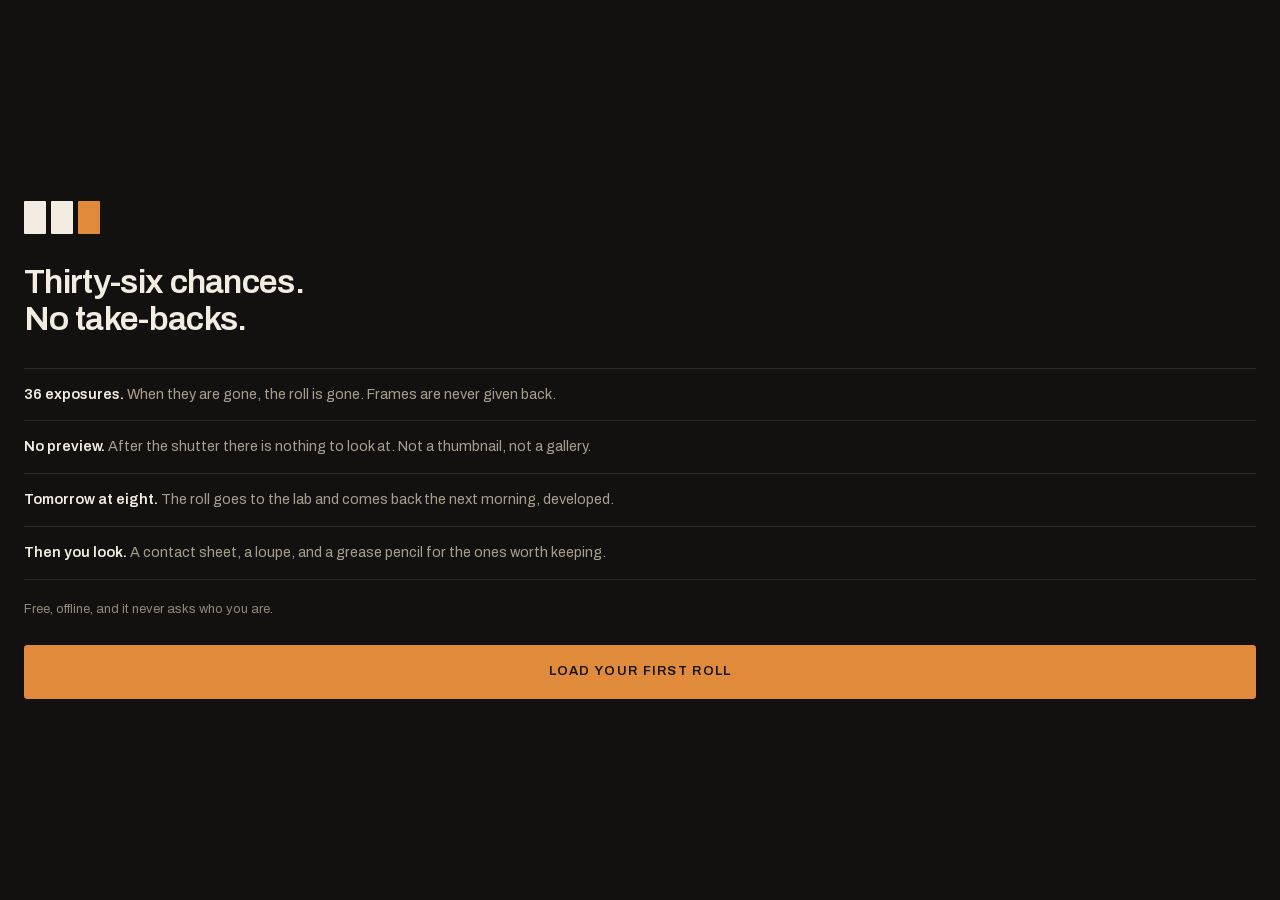
==== web/index.html @ 75a736bc "A 36-exposure film camera with no preview and no retakes. Your roll develops tomorrow at 8am, and th" ====
<!doctype html>
<html lang="en">
<head>
<meta charset="utf-8">
<meta name="viewport" content="width=device-width, initial-scale=1, maximum-scale=1, user-scalable=no, viewport-fit=cover">
<meta name="color-scheme" content="dark">
<title>Contact Sheet</title>
<link rel="icon" href="data:,">
<link rel="stylesheet" href="fonts/fonts.css">
<link rel="stylesheet" href="css/style.css">
</head>
<body>

<main id="stage">

  <!-- THE COVENANT -->
  <section class="screen" id="v-covenant" hidden>
    <div class="pad cov">
      <div class="cov-mark" aria-hidden="true">
        <span class="cov-frame"></span><span class="cov-frame"></span><span class="cov-frame on"></span>
      </div>
      <h1 class="cov-h">Thirty-six chances.<br>No take-backs.</h1>
      <ul class="cov-list">
        <li><b>36 exposures.</b> When they are gone, the roll is gone. Frames are never given back.</li>
        <li><b>No preview.</b> After the shutter there is nothing to look at. Not a thumbnail, not a gallery.</li>
        <li><b>Tomorrow at eight.</b> The roll goes to the lab and comes back the next morning, developed.</li>
        <li><b>Then you look.</b> A contact sheet, a loupe, and a grease pencil for the ones worth keeping.</li>
      </ul>
      <p class="cov-foot">Free, offline, and it never asks who you are.</p>
      <button class="btn big" id="covGo">Load your first roll</button>
    </div>
  </section>

  <!-- CAMERA -->
  <section class="screen" id="v-camera" hidden>
    <div class="vf-shell" id="vfShell">
    <div class="vf-wrap" id="vfWrap">
      <video id="vf" playsinline muted></video>
      <div class="vf-hint" id="vfHint"></div>
      <div class="vf-grain" id="vfGrain"></div>
      <div class="vf-mask"></div>
      <div class="vf-state" id="vfState" hidden><p id="vfStateText"></p><button class="btn ghost" id="vfRetry" hidden>Allow the camera</button></div>
    </div>
    </div>

    <div class="topstrip" id="topStrip">
      <button class="strip-btn" id="toSheets">Sheets</button>
      <button class="counter" id="rollBtn">
        <span class="counter-stock" id="cStock">No roll</span>
        <span class="counter-num" id="cNum">--</span>
        <span class="counter-cap" id="cCap">loaded</span>
      </button>
      <button class="strip-btn" id="toStocks">Stocks</button>
    </div>

    <div class="controls" id="controls">
      <button class="ctl" id="flashBtn" aria-label="Flash"><span class="ctl-ico flash"></span><span class="ctl-lab">Flash</span></button>
      <button class="shutter" id="shutterBtn" aria-label="Shutter"><span class="shutter-ring"></span><span class="shutter-core"></span></button>
      <button class="ctl" id="faceBtn" aria-label="Switch lens"><span class="ctl-ico face"></span><span class="ctl-lab">Lens</span></button>
    </div>

    <div class="empty-cam" id="emptyCam" hidden>
      <p class="ec-line">The camera is empty.</p>
      <p class="ec-sub">Choose a stock before you choose a scene. That is the whole discipline.</p>
      <button class="btn big" id="emptyLoad">Load a roll</button>
    </div>

    <div class="windon" id="windOn" hidden><div class="ratchet" id="ratchet"></div></div>
  </section>

  <!-- SHEETS ARCHIVE -->
  <section class="screen" id="v-sheets" hidden>
    <header class="bar">
      <button class="bar-back" data-back aria-label="Back"></button>
      <h1 class="bar-t">Sheets</h1>
      <button class="bar-act" id="toSettings">Settings</button>
    </header>
    <div class="scroller"><div id="sheetsList"></div>
      <p class="empty" id="sheetsEmpty" hidden>Nothing has come back yet. Shoot a roll, hand it in, and look here in the morning.</p>
    </div>
  </section>

  <!-- ONE CONTACT SHEET -->
  <section class="screen" id="v-sheet" hidden>
    <header class="bar">
      <button class="bar-back" data-back aria-label="Back"></button>
      <h1 class="bar-t" id="shTitle">Sheet</h1>
      <button class="bar-act" id="shMenu">More</button>
    </header>
    <div class="scroller" id="shScroll">
      <div class="sh-head">
        <p class="sh-stock" id="shStock"></p>
        <p class="sh-meta" id="shMeta"></p>
        <p class="sh-marks" id="shMarks"></p>
      </div>
      <div class="grid" id="shGrid"></div>
      <p class="sh-tip" id="shTip">Press and hold to bring the loupe over a frame. Tap a frame to open it.</p>
    </div>
    <div class="sheetbar">
      <span class="kept" id="shKept"></span>
      <button class="btn ghost small" id="shSave">Save sheet</button>
    </div>
    <div class="loupe" id="loupe" hidden><canvas id="loupeCv" width="420" height="420"></canvas></div>
  </section>

  <!-- ONE FRAME -->
  <section class="screen" id="v-frame" hidden>
    <header class="bar">
      <button class="bar-back" data-back aria-label="Back"></button>
      <h1 class="bar-t" id="frTitle">Frame</h1>
      <span class="bar-act ghosted" id="frStock"></span>
    </header>
    <div class="frame-stage">
      <div class="frame-hold">
        <img id="frImg" alt="">
        <svg class="pencil" id="frPencil" viewBox="0 0 200 300" aria-hidden="true"><path id="frPencilPath" fill="none"/></svg>
      </div>
      <p class="fr-meta" id="frMeta"></p>
    </div>
    <div class="framebar">
      <button class="btn ghost small" id="frKeep">Keep</button>
      <button class="btn ghost small" id="frSave">Save frame</button>
      <button class="btn small" id="frShare">Share this one</button>
    </div>
  </section>

  <!-- STOCK SHELF -->
  <section class="screen" id="v-stocks" hidden>
    <header class="bar">
      <button class="bar-back" data-back aria-label="Back"></button>
      <h1 class="bar-t">Stocks</h1>
      <span class="bar-act ghosted">Six</span>
    </header>
    <div class="scroller">
      <p class="shelf-note">Every stock is here from the first day. Nothing is locked, and nothing costs anything.</p>
      <div class="shelf" id="shelf"></div>
      <h2 class="h2">What development does</h2>
      <div class="specs">
        <div class="row"><span class="k2">Curve</span><span class="v">A response for each colour channel, applied before anything else.</span></div>
        <div class="row"><span class="k2">Grain</span><span class="v">Synthesised at the frame's own resolution and weighted to the midtones, where silver actually sits.</span></div>
        <div class="row"><span class="k2">Halation</span><span class="v">Highlights above the stock's threshold bloom and bleed a red edge into the dark beside them.</span></div>
        <div class="row"><span class="k2">Falloff</span><span class="v">The corners a cheap lens could never quite reach.</span></div>
        <div class="row"><span class="k2">Quirks</span><span class="v">Leaks, misfires and drift, seeded per frame so no two are wrong the same way.</span></div>
      </div>
      <p class="shelf-foot">A stock is a set of numbers, not a filter laid over the top: a response curve for each colour channel, a grain structure, a halation threshold, and whatever quirks it owns up to on the box. Development runs those numbers over your frames on this device, one at a time.</p>
    </div>
  </section>

  <!-- ONE STOCK -->
  <section class="screen" id="v-stock" hidden>
    <header class="bar">
      <button class="bar-back" data-back aria-label="Back"></button>
      <h1 class="bar-t" id="stTitle">Stock</h1>
      <span class="bar-act ghosted" id="stIso"></span>
    </header>
    <div class="scroller">
      <div class="boxstage"><div class="box3d" id="stBox"></div></div>
      <p class="flip-tip">Tap the box to turn it over.</p>
      <p class="st-note" id="stNote"></p>
      <h2 class="h2">Response</h2>
      <svg class="curve" id="stCurve" viewBox="0 0 260 150" aria-hidden="true"></svg>
      <p class="curve-cap">Input on the horizontal, what the film gives you on the vertical.</p>
      <div class="specs" id="stSpecs"></div>
      <button class="btn big" id="stLoad">Load this roll</button>
      <p class="st-warn" id="stWarn" hidden></p>
    </div>
  </section>

  <!-- SETTINGS -->
  <section class="screen" id="v-settings" hidden>
    <header class="bar">
      <button class="bar-back" data-back aria-label="Back"></button>
      <h1 class="bar-t">Settings</h1>
      <span class="bar-act ghosted"></span>
    </header>
    <div class="scroller">
      <div class="field">
        <label for="setHour">Development time</label>
        <select id="setHour">
          <option value="6">6:00</option><option value="7">7:00</option>
          <option value="8">8:00</option><option value="9">9:00</option><option value="10">10:00</option>
        </select>
        <p class="help">One batch a day. The counter shuts at 20:00, and a roll handed in after that waits for the next morning's batch.</p>
      </div>

      <div class="field">
        <label>Shutter</label>
        <div class="segs" id="setSound">
          <button data-v="full">Full</button><button data-v="quiet">Quiet</button><button data-v="discreet">Discreet</button>
        </div>
        <p class="help">Discreet is silent, and any roll with a discreet frame on it is stamped DISCREET in the sheet margin. Accountability is part of the deal.</p>
      </div>

      <div class="field row">
        <div><label for="setHaptics">Haptics</label><p class="help">The wind-on ratchet, felt.</p></div>
        <input type="checkbox" id="setHaptics">
      </div>

      <div class="field" id="notifyField" hidden>
        <label>Development notice</label>
        <p class="help" id="notifyState"></p>
        <button class="btn ghost small" id="notifyBtn">Allow notifications</button>
      </div>

      <hr class="rule">
      <h2 class="h2">On this device</h2>
      <p class="help" id="usageLine">Counting what is stored.</p>
      <p class="help">Frames live in this app's own storage and nowhere else. There is no account, no upload and no internet permission, so nothing can leave unless you export it yourself.</p>
      <div class="btnrow">
        <button class="btn ghost small danger" id="eraseBtn">Erase everything</button>
      </div>

      <hr class="rule">
      <p class="colophon">Contact Sheet. Thirty-six chances, no take-backs.<br>Free and complete. No accounts, no purchases, no ads.</p>
    </div>
  </section>

  <!-- THE LAB -->
  <section class="screen" id="v-lab" hidden>
    <div class="lab">
      <div class="safelight" aria-hidden="true"></div>
      <p class="lab-k">Developing</p>
      <p class="lab-roll" id="labRoll"></p>
      <div class="lab-bar"><div class="lab-fill" id="labFill"></div></div>
      <p class="lab-n" id="labN"></p>
      <p class="lab-note">Curve, grain, halation, then whatever light got in.</p>
    </div>
  </section>
</main>

<!-- REWIND AND THE COUNTER -->
<div class="modal" id="rewind" hidden>
  <div class="modal-panel">
    <div class="spool" id="spool" aria-hidden="true"><span></span><span></span><span></span></div>
    <p class="modal-k" id="rwK">Rewinding</p>
    <p class="modal-h" id="rwH"></p>
    <div id="rwLab" hidden>
      <p class="modal-p">Instructions for the lab. You are choosing this blind, before you have seen a single frame, which is the only way it has ever been done.</p>
      <div class="segs wide" id="pushSeg">
        <button data-v="-1">Pull 1</button><button data-v="0">Normal</button><button data-v="1">Push 1</button>
      </div>
      <p class="modal-help" id="pushHelp"></p>
      <button class="btn big" id="rwGo">Hand it in</button>
    </div>
  </div>
</div>

<!-- ROLL PANEL -->
<div class="modal" id="rollPanel" hidden>
  <div class="modal-panel">
    <p class="modal-k">In the camera</p>
    <p class="modal-h" id="rpStock"></p>
    <p class="modal-p" id="rpMeta"></p>
    <button class="btn ghost" id="rpHand">Take the roll out</button>
    <button class="btn ghost" id="rpNew">Load a different stock</button>
    <button class="btn ghost quiet" id="rpClose">Keep shooting</button>
  </div>
</div>

<!-- SHEET MENU -->
<div class="modal" id="sheetMenu" hidden>
  <div class="modal-panel">
    <p class="modal-k">This sheet</p>
    <p class="modal-h" id="smTitle"></p>
    <button class="btn ghost" id="smSave">Save the whole sheet</button>
    <button class="btn ghost danger" id="smDelete">Throw this roll away</button>
    <button class="btn ghost quiet" id="smClose">Close</button>
  </div>
</div>

<p id="toast" class="toast" hidden></p>

<script src="js/stocks.js"></script>
<script src="js/db.js"></script>
<script src="js/store.js"></script>
<script src="js/film.js"></script>
<script src="js/sound.js"></script>
<script src="js/camera.js"></script>
<script src="js/export.js"></script>
<script src="js/sheet.js"></script>
<script src="js/app.js"></script>
</body>
</html>
---- web/fonts/fonts.css ----
/* vietnamese */
@font-face {
  font-family: 'Archivo';
  font-style: normal;
  font-weight: 400 700;
  font-stretch: 75% 112%;
  font-display: swap;
  src: url(k3kQo8UDI-1M0wlSfdboLmvDIaK18A.woff2) format('woff2');
  unicode-range: U+0102-0103, U+0110-0111, U+0128-0129, U+0168-0169, U+01A0-01A1, U+01AF-01B0, U+0300-0301, U+0303-0304, U+0308-0309, U+0323, U+0329, U+1EA0-1EF9, U+20AB;
}
/* latin-ext */
@font-face {
  font-family: 'Archivo';
  font-style: normal;
  font-weight: 400 700;
  font-stretch: 75% 112%;
  font-display: swap;
  src: url(k3kQo8UDI-1M0wlSfdfoLmvDIaK18A.woff2) format('woff2');
  unicode-range: U+0100-02BA, U+02BD-02C5, U+02C7-02CC, U+02CE-02D7, U+02DD-02FF, U+0304, U+0308, U+0329, U+1D00-1DBF, U+1E00-1E9F, U+1EF2-1EFF, U+2020, U+20A0-20AB, U+20AD-20C0, U+2113, U+2C60-2C7F, U+A720-A7FF;
}
/* latin */
@font-face {
  font-family: 'Archivo';
  font-style: normal;
  font-weight: 400 700;
  font-stretch: 75% 112%;
  font-display: swap;
  src: url(k3kQo8UDI-1M0wlSfdnoLmvDIaI.woff2) format('woff2');
  unicode-range: U+0000-00FF, U+0131, U+0152-0153, U+02BB-02BC, U+02C6, U+02DA, U+02DC, U+0304, U+0308, U+0329, U+2000-206F, U+20AC, U+2122, U+2191, U+2193, U+2212, U+2215, U+FEFF, U+FFFD;
}
---- web/css/style.css ----
/* Contact Sheet. A darkroom, not a light room: one warm near-black surface, one
   amber safelight accent, one 3px corner. The only colour that breaks the rule
   is printed on a film box, and a film box is an object, not a control. */

:root {
  --bg: #131110;
  --bg2: #1B1815;
  --bg3: #232019;
  --fg: #F2ECE1;
  --fg2: #A79D8D;
  --fg3: #8F8676;
  --hair: #2E2A23;
  --accent: #E08A3C;
  --accent-dim: #B9702F;
  --danger: #C96A56;
  --r: 3px;
  --sans: Archivo, "Helvetica Neue", Helvetica, Arial, sans-serif;
  --topbar: calc(54px + var(--sat, 0px));
}

* { box-sizing: border-box; -webkit-tap-highlight-color: transparent; }

html, body {
  margin: 0; height: 100%; overflow: hidden;
  background: var(--bg); color: var(--fg);
  font-family: var(--sans);
  font-size: 16px; line-height: 1.5;
  font-variant-numeric: tabular-nums;
  -webkit-font-smoothing: antialiased;
  overscroll-behavior: none;
  user-select: none; -webkit-user-select: none;
}

#stage { position: fixed; inset: 0; }
.screen { position: absolute; inset: 0; display: flex; flex-direction: column; }
.screen[hidden] { display: none !important; }

.scroller {
  flex: 1; overflow-y: auto; -webkit-overflow-scrolling: touch;
  padding: 20px 20px calc(40px + var(--sab, 0px));
}
.pad { padding: calc(28px + var(--sat, 0px)) 24px calc(28px + var(--sab, 0px)); }

/* --- type --- */
.k, .bar-t, .strip-btn, .counter-stock, .counter-cap, .modal-k, .lab-k, .sh-stock, .kept, .ctl-lab {
  font-size: 11px; letter-spacing: 0.15em; text-transform: uppercase; font-weight: 600;
}
.h2 { font-size: 12px; letter-spacing: .15em; text-transform: uppercase; font-weight: 600;
      color: var(--fg3); margin: 30px 0 10px; }
.help { font-size: 13.5px; line-height: 1.5; color: var(--fg3); margin: 7px 0 0; }
.empty { color: var(--fg3); font-size: 15px; margin: 60px 6px; line-height: 1.55; }
.rule { border: 0; border-top: 1px solid var(--hair); margin: 30px 0; }
.colophon { font-size: 12.5px; color: var(--fg3); line-height: 1.7; margin: 22px 0 8px; }

/* --- buttons --- */
.btn {
  font: inherit; font-size: 13px; font-weight: 600; letter-spacing: .1em; text-transform: uppercase;
  background: var(--accent); color: #171310; border: 1px solid var(--accent);
  border-radius: var(--r); padding: 12px 20px; cursor: pointer;
}
.btn:active { transform: translateY(1px); }
.btn.big { display: block; width: 100%; padding: 16px; margin-top: 26px; }
.btn.small { padding: 9px 14px; font-size: 11.5px; }
.btn.ghost { background: transparent; color: var(--fg); border-color: var(--hair); }
.btn.ghost.quiet { border-color: transparent; color: var(--fg3); }
.btn.ghost.danger { color: var(--danger); border-color: #3B2721; }
.btn.ghost.on { border-color: var(--accent); color: var(--accent); }
.btn[disabled] { opacity: .38; }
.btnrow { display: flex; gap: 10px; flex-wrap: wrap; margin-top: 14px; }

.segs { display: flex; gap: 6px; margin-top: 10px; }
.segs button {
  flex: 1; font: inherit; font-size: 11.5px; font-weight: 600; letter-spacing: .1em; text-transform: uppercase;
  padding: 11px 4px; background: transparent; color: var(--fg2);
  border: 1px solid var(--hair); border-radius: var(--r); cursor: pointer;
}
.segs button.on { border-color: var(--accent); color: var(--accent); background: rgba(224,138,60,.08); }
.segs.wide button { padding: 13px 4px; }

select, input[type=time] {
  font: inherit; font-size: 15px; background: var(--bg2); color: var(--fg);
  border: 1px solid var(--hair); border-radius: var(--r); padding: 11px 12px; width: 100%; margin-top: 9px;
}
input[type=checkbox] { width: 22px; height: 22px; accent-color: var(--accent); }
.field { margin-bottom: 26px; }
.field label { font-size: 12px; letter-spacing: .14em; text-transform: uppercase; font-weight: 600; color: var(--fg2); }
.field.row { display: flex; align-items: center; justify-content: space-between; gap: 20px; }
.field.row .help { margin-top: 4px; }

/* --- bars --- */
.bar {
  display: grid; grid-template-columns: 54px 1fr auto; align-items: center;
  height: var(--topbar); padding: 0 16px 0 0; padding-top: var(--sat, 0px);
  border-bottom: 1px solid var(--hair); background: var(--bg); flex: none;
}
.bar-t { margin: 0; color: var(--fg); }
.bar-back {
  width: 54px; height: 100%; background: none; border: 0; cursor: pointer; position: relative;
}
.bar-back::before {
  content: ''; position: absolute; left: 20px; top: 50%; width: 11px; height: 11px;
  border-left: 1.6px solid var(--fg2); border-bottom: 1.6px solid var(--fg2);
  transform: translateY(-50%) rotate(45deg);
}
.bar-act {
  font: inherit; font-size: 11px; letter-spacing: .15em; text-transform: uppercase; font-weight: 600;
  background: none; border: 0; color: var(--accent); cursor: pointer; padding: 8px 0;
}
.bar-act.ghosted { color: var(--fg3); }

/* --- covenant --- */
.cov { display: flex; flex-direction: column; justify-content: center; height: 100%; }
.cov-mark { display: flex; gap: 5px; margin-bottom: 30px; }
.cov-frame { width: 22px; height: 33px; border-radius: 1px; background: var(--fg); }
.cov-frame.on { background: var(--accent); }
.cov-h { font-size: 34px; line-height: 1.08; letter-spacing: -.02em; font-weight: 600; margin: 0 0 30px; }
.cov-list { list-style: none; padding: 0; margin: 0; }
.cov-list li {
  font-size: 14.5px; color: var(--fg2); line-height: 1.5; padding: 15px 0;
  border-top: 1px solid var(--hair);
}
.cov-list li:last-child { border-bottom: 1px solid var(--hair); }
.cov-list b { color: var(--fg); font-weight: 600; }
.cov-foot { font-size: 13px; color: var(--fg3); margin: 20px 0 0; }

/* --- camera --- */
.vf-shell {
  position: absolute; left: 0; right: 0;
  top: calc(74px + var(--sat, 0px)); bottom: calc(126px + var(--sab, 0px));
}
.vf-wrap {
  position: absolute; left: 50%; top: 50%; transform: translate(-50%, -50%);
  overflow: hidden; background: #080706; border-radius: var(--r);
  width: 100%; aspect-ratio: 2 / 3;
}
#vf { position: absolute; inset: 0; width: 100%; height: 100%; object-fit: cover; display: block; }
.vf-hint { position: absolute; inset: 0; pointer-events: none; }
.vf-grain {
  position: absolute; inset: 0; pointer-events: none; opacity: .16;
  background-size: 128px 128px; mix-blend-mode: overlay;
}
.vf-mask {
  position: absolute; inset: 0; pointer-events: none;
  box-shadow: inset 0 0 0 1px rgba(242,236,225,.10), inset 0 0 90px rgba(0,0,0,.55);
}
.vf-state {
  position: absolute; inset: 0; display: flex; flex-direction: column; gap: 16px;
  align-items: center; justify-content: center; text-align: center; padding: 30px;
  background: #0D0C0B; color: var(--fg2); font-size: 14px; line-height: 1.5;
}
.vf-state[hidden] { display: none; }
.shot-flash { position: absolute; inset: 0; background: #000; opacity: 0; pointer-events: none; }
.shot-flash.go { animation: blade .16s steps(2, end); }
@keyframes blade { 0% { opacity: 1 } 100% { opacity: 0 } }

.topstrip {
  position: absolute; left: 0; right: 0; top: 0;
  display: flex; align-items: flex-end; justify-content: space-between; gap: 8px;
  padding: calc(12px + var(--sat, 0px)) 14px 12px;
  background: linear-gradient(#131110 62%, rgba(19,17,16,0));
}
.strip-btn { background: none; border: 0; color: var(--fg3); font: inherit; cursor: pointer; padding: 10px 6px; }
.strip-btn:active { color: var(--fg); }
.counter {
  background: none; border: 0; cursor: pointer; color: var(--fg);
  display: flex; flex-direction: column; align-items: center; gap: 1px; padding: 4px 10px;
}
.counter-stock { color: var(--fg2); font-size: 10px; letter-spacing: .16em; }
.counter-num { font-size: 30px; font-weight: 700; line-height: 1; letter-spacing: -.02em;
               font-stretch: 88%; color: var(--accent); }
.counter-num.low { animation: glow 2.4s ease-in-out infinite; }
@keyframes glow { 0%, 100% { opacity: 1 } 50% { opacity: .55 } }
.counter-cap { color: var(--fg3); font-size: 9px; letter-spacing: .18em; }

.controls {
  position: absolute; left: 0; right: 0; bottom: 0;
  height: calc(126px + var(--sab, 0px)); padding-bottom: var(--sab, 0px);
  display: flex; align-items: center; justify-content: space-around;
  background: linear-gradient(rgba(19,17,16,0), #131110 38%);
}
.ctl {
  background: none; border: 0; cursor: pointer; width: 68px;
  display: flex; flex-direction: column; align-items: center; gap: 7px; color: var(--fg3);
}
.ctl.on { color: var(--accent); }
.ctl-ico { width: 22px; height: 22px; display: block; position: relative; }
.ctl-ico.flash::before {
  content: ''; position: absolute; inset: 0;
  background: currentColor;
  clip-path: polygon(56% 0, 22% 54%, 46% 54%, 34% 100%, 78% 40%, 52% 40%);
}
.ctl-ico.face::before {
  content: ''; position: absolute; inset: 3px 0; border: 1.7px solid currentColor; border-radius: 2px;
}
.ctl-ico.face::after {
  content: ''; position: absolute; left: 50%; top: 50%; width: 9px; height: 9px; margin: -4.5px 0 0 -4.5px;
  border: 1.7px solid currentColor; border-radius: 50%;
}
.ctl-lab { font-size: 9px; letter-spacing: .16em; }

.shutter { background: none; border: 0; cursor: pointer; width: 78px; height: 78px; position: relative; }
.shutter-ring {
  position: absolute; inset: 0; border: 2px solid var(--fg2); border-radius: 50%; opacity: .55;
}
.shutter-core {
  position: absolute; inset: 8px; border-radius: 50%; background: var(--fg);
  transition: transform .07s ease, background .12s ease;
}
.shutter:active .shutter-core { transform: scale(.9); background: var(--accent); }
.shutter[disabled] .shutter-core { background: var(--fg3); }
.shutter[disabled] { cursor: default; }

.empty-cam {
  position: absolute; left: 0; right: 0; top: 50%; transform: translateY(-50%);
  padding: 0 34px; text-align: center;
}
.ec-line { font-size: 22px; font-weight: 600; margin: 0 0 10px; }
.ec-sub { font-size: 14px; color: var(--fg3); margin: 0; line-height: 1.5; }
.empty-cam .btn.big { margin-top: 30px; }

.windon {
  position: absolute; left: 0; right: 0; bottom: calc(126px + var(--sab, 0px));
  height: 3px; background: var(--hair);
}
.ratchet { height: 100%; width: 0%; background: var(--accent); }

/* --- sheets archive --- */
.rollcard {
  display: flex; flex-direction: column; align-items: stretch; width: 100%; text-align: left;
  background: var(--bg2); border: 1px solid var(--hair);
  border-radius: var(--r); padding: 14px; margin-bottom: 14px; cursor: pointer; color: inherit; font: inherit;
}
.rollcard.waiting { background: var(--bg); border-style: dashed; }
.rollcard > * { width: 100%; }
.shelf button > * { width: 100%; }
.rc-top { display: flex; align-items: baseline; justify-content: space-between; gap: 12px; }
.rc-stock { font-size: 12px; letter-spacing: .15em; text-transform: uppercase; font-weight: 600; }
.rc-no { font-size: 11px; letter-spacing: .16em; color: var(--fg3); }
.rc-strip { display: grid; grid-template-columns: repeat(6, 1fr); gap: 3px; margin: 12px 0 10px; }
.rc-strip img { width: 100%; aspect-ratio: 2 / 3; object-fit: cover; display: block; background: #100E0C; border-radius: 1px; }
.rc-meta { font-size: 12.5px; color: var(--fg3); margin: 0; }
.rc-back { font-size: 13px; color: var(--accent); margin: 10px 0 0; font-weight: 600; }
.rc-wait { display: flex; align-items: center; gap: 9px; margin: 12px 0 0; }
.rc-wait .dashes { flex: 1; height: 1px; background: repeating-linear-gradient(90deg, var(--hair) 0 6px, transparent 6px 12px); }
.rc-kept { color: var(--accent); }

/* --- one contact sheet --- */
.sh-head { margin-bottom: 16px; }
.sh-stock { color: var(--fg); margin: 0 0 5px; font-size: 13px; }
.sh-meta { font-size: 12.5px; color: var(--fg3); margin: 0; }
.sh-marks { font-size: 11px; letter-spacing: .16em; text-transform: uppercase; color: var(--accent);
            margin: 8px 0 0; font-weight: 600; }
#shScroll { padding-bottom: calc(84px + var(--sab, 0px)); }
.grid { display: grid; grid-template-columns: repeat(6, 1fr); gap: 8px 4px; touch-action: none; }
.cell { position: relative; }
.cell .im {
  width: 100%; aspect-ratio: 2 / 3; object-fit: cover; display: block;
  background: #100E0C; border-radius: 1px;
}
.cell .pencil { position: absolute; inset: 0; width: 100%; height: 100%; pointer-events: none; }
.cell .pencil path { fill: none; stroke: var(--accent); stroke-width: 5.5; stroke-linecap: round; opacity: .92; }
.reb { display: grid; grid-template-columns: 1fr auto; align-items: center; gap: 3px; margin-top: 3px; }
.spro { height: 4px; border-radius: 1px;
        background: repeating-linear-gradient(90deg, rgba(143,134,118,.55) 0 4px, transparent 4px 8px); }
.no { font-size: 8.5px; letter-spacing: .06em; color: var(--fg3); font-weight: 600; }
.cell.keeper .no { color: var(--accent); }
.sh-tip { font-size: 12.5px; color: var(--fg3); margin: 20px 2px 0; line-height: 1.5; }

.sheetbar, .framebar {
  position: absolute; left: 0; right: 0; bottom: 0;
  height: calc(64px + var(--sab, 0px)); padding: 0 16px var(--sab, 0px);
  display: flex; align-items: center; justify-content: space-between; gap: 10px;
  border-top: 1px solid var(--hair); background: var(--bg);
}
.framebar { justify-content: space-between; }
.kept { color: var(--fg3); }
.kept.some { color: var(--accent); }

.loupe {
  position: fixed; width: 156px; height: 156px; border-radius: 50%; overflow: hidden;
  border: 2px solid rgba(242,236,225,.5); box-shadow: 0 10px 30px rgba(0,0,0,.7);
  pointer-events: none; z-index: 40; background: #0B0A09;
}
.loupe canvas { width: 100%; height: 100%; display: block; }
.loupe[hidden] { display: none; }

/* --- one frame --- */
.frame-stage {
  flex: 1; display: flex; flex-direction: column; align-items: center; justify-content: center;
  padding: 16px 16px 0; min-height: 0;
}
.frame-hold { position: relative; max-height: 100%; display: flex; }
#frImg { max-width: 100%; max-height: 100%; object-fit: contain; display: block; border-radius: 1px; }
.pencil { position: absolute; inset: 0; width: 100%; height: 100%; pointer-events: none; }
.pencil path { fill: none; stroke: var(--accent); stroke-width: 1.7; stroke-linecap: round; opacity: .92; }
.pencil.draw path { stroke-dasharray: 900; stroke-dashoffset: 900; animation: pencil .5s ease-out forwards; }
@keyframes pencil { to { stroke-dashoffset: 0 } }
.fr-meta { font-size: 12px; letter-spacing: .1em; text-transform: uppercase; color: var(--fg3);
           margin: 14px 0 calc(78px + var(--sab, 0px)); text-align: center; }

/* --- the shelf --- */
.shelf-foot { font-size: 13.5px; color: var(--fg3); margin: 26px 2px 0; line-height: 1.55; }
.shelf-note { font-size: 13.5px; color: var(--fg3); margin: 0 2px 20px; line-height: 1.5; }
.shelf { display: grid; grid-template-columns: repeat(3, 1fr); gap: 13px 11px; }
.shelf button { display: flex; flex-direction: column; align-items: stretch; background: none;
                border: 0; padding: 0; cursor: pointer; text-align: left; }
.shelf .under { display: block; font-size: 9.5px; letter-spacing: .14em; text-transform: uppercase;
                color: var(--fg3); margin-top: 9px; font-weight: 600; min-height: 2.6em; line-height: 1.3; }
.shelf .under.loaded { color: var(--accent); }

.box {
  position: relative; aspect-ratio: 3 / 4; border-radius: var(--r); overflow: hidden;
  background: var(--paper); color: var(--ink);
  box-shadow: 0 8px 18px rgba(0,0,0,.45), inset 0 0 0 1px rgba(0,0,0,.18);
  display: flex; flex-direction: column; justify-content: space-between;
  padding: 10%; font-stretch: 88%;
}
.box .b-name { font-size: 12.5px; font-weight: 700; line-height: 1.02; letter-spacing: -.005em;
               text-transform: uppercase; position: relative; z-index: 2; }
.box .b-iso { font-size: 30px; font-weight: 700; line-height: .84; letter-spacing: -.03em;
              position: relative; z-index: 2; font-stretch: 78%; }
.box .b-foot { font-size: 6px; letter-spacing: .18em; text-transform: uppercase; font-weight: 600;
               position: relative; z-index: 2; opacity: .72; }
.box .b-band { position: absolute; z-index: 1; }
.box[data-style=band] .b-band { left: 0; right: 0; top: 0; height: 34%; background: var(--band); }
.box[data-style=band] .b-name { color: var(--paper); margin-top: -2%; }
.box[data-style=split] .b-band {
  left: -30%; right: -30%; bottom: -46%; height: 78%; background: var(--band); transform: rotate(-13deg);
}
.box[data-style=split] .b-iso { color: var(--ink); }
.box[data-style=plate] { box-shadow: 0 8px 18px rgba(0,0,0,.55), inset 0 0 0 1px rgba(255,255,255,.10); }
.box[data-style=plate] .b-band { left: 5%; right: 5%; top: 5%; bottom: 5%; border: 1px solid var(--band); background: none; }
.box[data-style=plate] .b-name, .box[data-style=plate] .b-iso { color: var(--band); }
.box[data-style=kraft] .b-band { left: 4%; right: 4%; top: 4%; bottom: 4%; border: 1.5px dashed var(--band); background: none; }
.box[data-style=kraft] .b-iso { color: var(--band); }
.box .b-back { display: none; }

.boxstage { perspective: 1000px; max-width: 240px; margin: 8px auto 12px; }
.boxstage .box .b-name { font-size: 18px; }
.boxstage .box .b-iso { font-size: 46px; }
.boxstage .box .b-foot { font-size: 8px; }
.box3d { position: relative; transform-style: preserve-3d; transition: transform .62s cubic-bezier(.22,.7,.2,1); cursor: pointer; }
.box3d.flip { transform: rotateY(180deg); }
.box3d .face { backface-visibility: hidden; -webkit-backface-visibility: hidden; }
.box3d .back { position: absolute; inset: 0; transform: rotateY(180deg); }
.box.rear { justify-content: flex-start; gap: 6px; padding: 9%; }
.box.rear .r-h { font-size: 9px; letter-spacing: .16em; text-transform: uppercase; font-weight: 700; opacity: .85; }
.box.rear .r-row { display: flex; justify-content: space-between; gap: 8px; font-size: 8.5px;
                   border-bottom: 1px solid rgba(0,0,0,.16); padding: 3px 0; line-height: 1.35; }
.box.rear .r-row b { font-weight: 700; }
.box.rear .r-row span { text-align: right; opacity: .8; }
.flip-tip { font-size: 11px; letter-spacing: .14em; text-transform: uppercase; color: var(--fg3);
            text-align: center; margin: 0 0 24px; font-weight: 600; }
.st-note { font-size: 15px; line-height: 1.55; color: var(--fg2); margin: 0; }
.curve { width: 100%; height: auto; background: var(--bg2); border: 1px solid var(--hair); border-radius: var(--r); }
.curve .ax { stroke: var(--hair); stroke-width: 1; }
.curve .ln { fill: none; stroke-width: 2; stroke-linecap: round; }
.curve-cap { font-size: 12px; color: var(--fg3); margin: 8px 0 0; }
.specs { margin-top: 24px; }
.specs .row { display: grid; grid-template-columns: 90px 1fr; gap: 14px; padding: 11px 0;
              border-bottom: 1px solid var(--hair); }
.specs .row:first-child { border-top: 1px solid var(--hair); }
.specs .k2 { font-size: 10.5px; letter-spacing: .15em; text-transform: uppercase; color: var(--fg3); font-weight: 600; }
.specs .v { font-size: 14px; color: var(--fg2); }
.st-warn { font-size: 13px; color: var(--fg3); margin: 12px 0 0; line-height: 1.5; }

/* --- the lab --- */
.lab { flex: 1; display: flex; flex-direction: column; align-items: center; justify-content: center;
       padding: 40px 30px; text-align: center; position: relative; }
.safelight {
  position: absolute; left: 50%; top: 34%; width: 380px; height: 380px; margin: -190px 0 0 -190px;
  border-radius: 50%; background: radial-gradient(circle, rgba(224,138,60,.16), rgba(224,138,60,0) 68%);
  animation: breathe 5.5s ease-in-out infinite;
}
@keyframes breathe { 0%, 100% { opacity: .55 } 50% { opacity: 1 } }
.lab-k { color: var(--accent); margin: 0 0 10px; position: relative; }
.lab-roll { font-size: 26px; font-weight: 600; margin: 0 0 30px; position: relative; }
.lab-bar { width: min(280px, 78%); height: 2px; background: var(--hair); position: relative; }
.lab-fill { height: 100%; width: 0%; background: var(--accent); transition: width .18s linear; }
.lab-n { font-size: 13px; color: var(--fg2); margin: 14px 0 0; letter-spacing: .12em; position: relative; }
.lab-note { font-size: 12.5px; color: var(--fg3); margin: 40px 0 0; position: relative; }

/* --- modals --- */
.modal {
  position: fixed; inset: 0; z-index: 50; background: rgba(10,9,8,.82);
  display: flex; align-items: flex-end; justify-content: center;
}
.modal[hidden] { display: none; }
.modal-panel {
  width: 100%; max-width: 520px; background: var(--bg2); border-top: 1px solid var(--hair);
  border-radius: 12px 12px 0 0; padding: 26px 22px calc(26px + var(--sab, 0px));
  animation: rise .22s cubic-bezier(.2,.8,.3,1);
}
@keyframes rise { from { transform: translateY(18px) } }
.modal-panel .btn { width: 100%; margin-top: 10px; }
.modal-k { color: var(--accent); margin: 0 0 8px; }
.modal-h { font-size: 22px; font-weight: 600; margin: 0 0 8px; line-height: 1.18; }
.modal-p { font-size: 14px; color: var(--fg2); margin: 0 0 16px; line-height: 1.5; }
.modal-help { font-size: 13px; color: var(--fg3); margin: 12px 0 0; min-height: 38px; line-height: 1.45; }

.spool { display: flex; gap: 6px; justify-content: center; margin: 6px 0 22px; }
.spool span { width: 12px; height: 12px; border: 2px solid var(--accent); border-radius: 50%; opacity: .3;
              animation: spool 1.1s ease-in-out infinite; }
.spool span:nth-child(2) { animation-delay: .16s }
.spool span:nth-child(3) { animation-delay: .32s }
@keyframes spool { 0%, 100% { opacity: .22 } 50% { opacity: 1 } }

.toast {
  position: fixed; left: 50%; transform: translateX(-50%);
  bottom: calc(96px + var(--sab, 0px)); z-index: 60;
  background: var(--bg3); color: var(--fg); border: 1px solid var(--hair); border-radius: var(--r);
  padding: 11px 16px; font-size: 13.5px; max-width: 86%; text-align: center;
}
.toast[hidden] { display: none; }

@media (prefers-reduced-motion: reduce) {
  * { animation-duration: .001ms !important; animation-iteration-count: 1 !important;
      transition-duration: .001ms !important; }
}
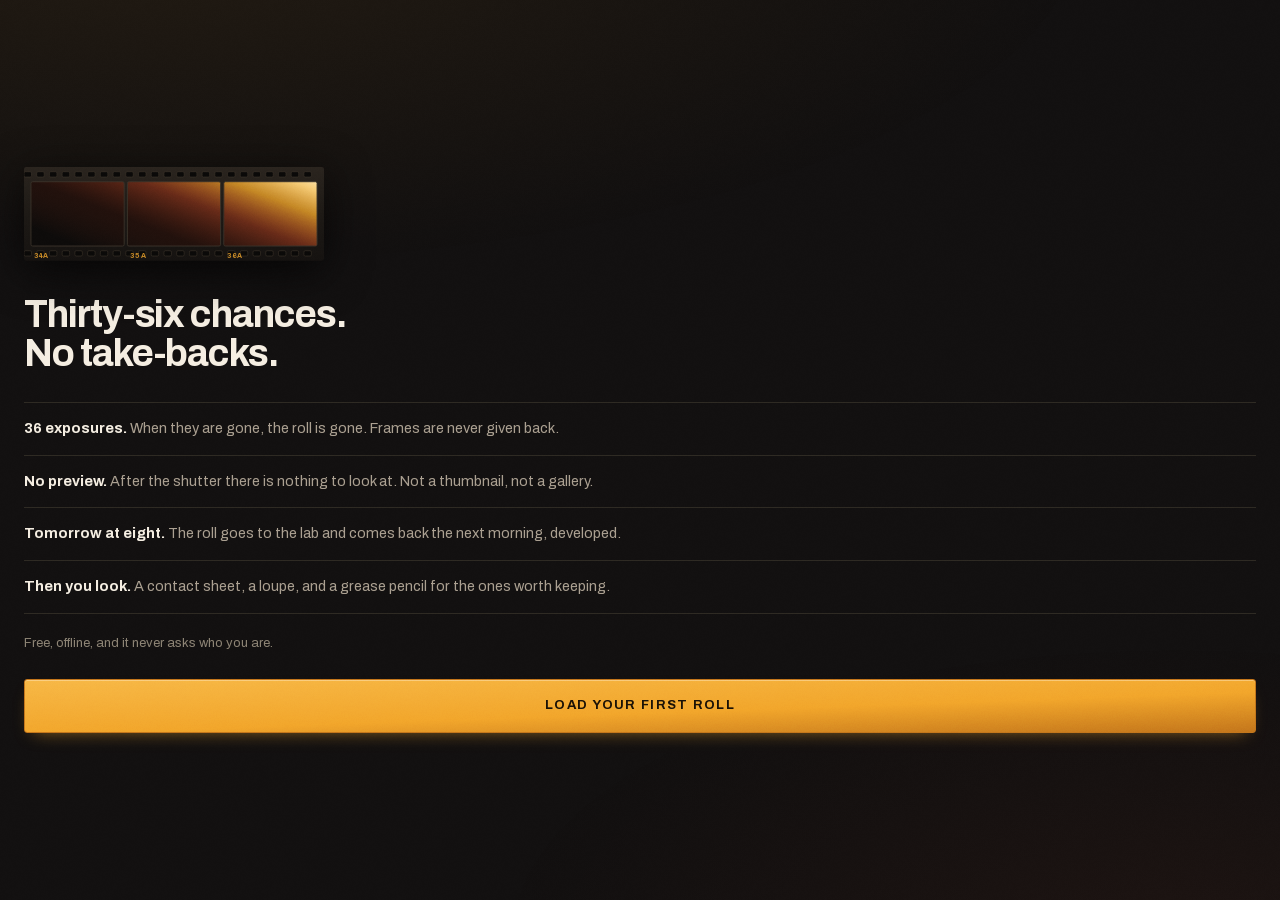
==== commit 3134563b: "1.0.1: Back always leaves the app, unshot frames print as clear film, and a new film-edge identity f" ====
--- a/web/index.html
+++ b/web/index.html
@@ -10,15 +10,14 @@
 <link rel="stylesheet" href="css/style.css">
 </head>
 <body>
+<div class="grainfield" id="grainField" aria-hidden="true"></div>
 
 <main id="stage">
 
   <!-- THE COVENANT -->
   <section class="screen" id="v-covenant" hidden>
     <div class="pad cov">
-      <div class="cov-mark" aria-hidden="true">
-        <span class="cov-frame"></span><span class="cov-frame"></span><span class="cov-frame on"></span>
-      </div>
+      <div class="cov-mark" id="covMark" aria-hidden="true"></div>
       <h1 class="cov-h">Thirty-six chances.<br>No take-backs.</h1>
       <ul class="cov-list">
         <li><b>36 exposures.</b> When they are gone, the roll is gone. Frames are never given back.</li>
@@ -44,19 +43,27 @@
     </div>
 
     <div class="topstrip" id="topStrip">
-      <button class="strip-btn" id="toSheets">Sheets</button>
+      <button class="strip-btn" id="toSheets"><span class="ctl-ico" data-ico="sheets"></span>Sheets</button>
       <button class="counter" id="rollBtn">
         <span class="counter-stock" id="cStock">No roll</span>
-        <span class="counter-num" id="cNum">--</span>
+        <span class="counter-gate" id="counterGate">
+          <span class="counter-num" id="cNum">--</span>
+        </span>
         <span class="counter-cap" id="cCap">loaded</span>
       </button>
-      <button class="strip-btn" id="toStocks">Stocks</button>
+      <button class="strip-btn" id="toStocks">Stocks<span class="ctl-ico" data-ico="stocks"></span></button>
     </div>
 
     <div class="controls" id="controls">
-      <button class="ctl" id="flashBtn" aria-label="Flash"><span class="ctl-ico flash"></span><span class="ctl-lab">Flash</span></button>
+      <button class="ctl" id="flashBtn" aria-label="Flash"><span class="ctl-ico" data-ico="flashOff"></span><span class="ctl-lab">Flash</span></button>
       <button class="shutter" id="shutterBtn" aria-label="Shutter"><span class="shutter-ring"></span><span class="shutter-core"></span></button>
-      <button class="ctl" id="faceBtn" aria-label="Switch lens"><span class="ctl-ico face"></span><span class="ctl-lab">Lens</span></button>
+      <button class="ctl" id="faceBtn" aria-label="Switch lens"><span class="ctl-ico" data-ico="lens"></span><span class="ctl-lab">Lens</span></button>
+    </div>
+
+    <div class="empty-cam" id="fullCam" hidden>
+      <p class="ec-line">The roll is finished.</p>
+      <p class="ec-sub">Thirty-six exposures, all of them used. Hand it in and it comes back developed.</p>
+      <button class="btn big" id="fullHand">Hand it in</button>
     </div>
 
     <div class="empty-cam" id="emptyCam" hidden>
@@ -65,27 +72,34 @@
       <button class="btn big" id="emptyLoad">Load a roll</button>
     </div>
 
-    <div class="windon" id="windOn" hidden><div class="ratchet" id="ratchet"></div></div>
+    <div class="windon" id="windOn" hidden>
+      <div class="wind-track"><div class="ratchet" id="ratchet"></div></div>
+      <p class="wind-lab">Winding on</p>
+    </div>
   </section>
 
   <!-- SHEETS ARCHIVE -->
   <section class="screen" id="v-sheets" hidden>
     <header class="bar">
-      <button class="bar-back" data-back aria-label="Back"></button>
+      <button class="bar-back" data-back aria-label="Back"><span class="ctl-ico" data-ico="back"></span></button>
       <h1 class="bar-t">Sheets</h1>
-      <button class="bar-act" id="toSettings">Settings</button>
+      <button class="bar-act" id="toSettings"><span class="ctl-ico" data-ico="settings"></span>Settings</button>
     </header>
     <div class="scroller"><div id="sheetsList"></div>
-      <p class="empty" id="sheetsEmpty" hidden>Nothing has come back yet. Shoot a roll, hand it in, and look here in the morning.</p>
+      <div class="empty" id="sheetsEmpty" hidden>
+        <div class="empty-art" id="sheetsEmptyArt" aria-hidden="true"></div>
+        <p class="empty-h">Nothing has come back yet.</p>
+        <p class="empty-p">Shoot a roll, hand it in over the counter, and look here in the morning.</p>
+      </div>
     </div>
   </section>
 
   <!-- ONE CONTACT SHEET -->
   <section class="screen" id="v-sheet" hidden>
     <header class="bar">
-      <button class="bar-back" data-back aria-label="Back"></button>
+      <button class="bar-back" data-back aria-label="Back"><span class="ctl-ico" data-ico="back"></span></button>
       <h1 class="bar-t" id="shTitle">Sheet</h1>
-      <button class="bar-act" id="shMenu">More</button>
+      <button class="bar-act" id="shMenu" aria-label="More"><span class="ctl-ico" data-ico="more"></span></button>
     </header>
     <div class="scroller" id="shScroll">
       <div class="sh-head">
@@ -94,11 +108,11 @@
         <p class="sh-marks" id="shMarks"></p>
       </div>
       <div class="grid" id="shGrid"></div>
-      <p class="sh-tip" id="shTip">Press and hold to bring the loupe over a frame. Tap a frame to open it.</p>
+      <p class="sh-tip" id="shTip"><span class="ctl-ico" data-ico="loupe"></span>Press and hold to bring the loupe over a frame. Tap a frame to open it.</p>
     </div>
     <div class="sheetbar">
       <span class="kept" id="shKept"></span>
-      <button class="btn ghost small" id="shSave">Save sheet</button>
+      <button class="btn ghost small" id="shSave"><span class="ctl-ico" data-ico="save"></span>Save sheet</button>
     </div>
     <div class="loupe" id="loupe" hidden><canvas id="loupeCv" width="420" height="420"></canvas></div>
   </section>
@@ -106,7 +120,7 @@
   <!-- ONE FRAME -->
   <section class="screen" id="v-frame" hidden>
     <header class="bar">
-      <button class="bar-back" data-back aria-label="Back"></button>
+      <button class="bar-back" data-back aria-label="Back"><span class="ctl-ico" data-ico="back"></span></button>
       <h1 class="bar-t" id="frTitle">Frame</h1>
       <span class="bar-act ghosted" id="frStock"></span>
     </header>
@@ -118,16 +132,16 @@
       <p class="fr-meta" id="frMeta"></p>
     </div>
     <div class="framebar">
-      <button class="btn ghost small" id="frKeep">Keep</button>
-      <button class="btn ghost small" id="frSave">Save frame</button>
-      <button class="btn small" id="frShare">Share this one</button>
+      <button class="btn ghost small" id="frKeep"><span class="ctl-ico" data-ico="keep"></span><span id="frKeepLab">Keep</span></button>
+      <button class="btn ghost small" id="frSave" aria-label="Save frame"><span class="ctl-ico" data-ico="save"></span></button>
+      <button class="btn small" id="frShare"><span class="ctl-ico" data-ico="share"></span><span id="frShareLab">Share this one</span></button>
     </div>
   </section>
 
   <!-- STOCK SHELF -->
   <section class="screen" id="v-stocks" hidden>
     <header class="bar">
-      <button class="bar-back" data-back aria-label="Back"></button>
+      <button class="bar-back" data-back aria-label="Back"><span class="ctl-ico" data-ico="back"></span></button>
       <h1 class="bar-t">Stocks</h1>
       <span class="bar-act ghosted">Six</span>
     </header>
@@ -149,7 +163,7 @@
   <!-- ONE STOCK -->
   <section class="screen" id="v-stock" hidden>
     <header class="bar">
-      <button class="bar-back" data-back aria-label="Back"></button>
+      <button class="bar-back" data-back aria-label="Back"><span class="ctl-ico" data-ico="back"></span></button>
       <h1 class="bar-t" id="stTitle">Stock</h1>
       <span class="bar-act ghosted" id="stIso"></span>
     </header>
@@ -169,7 +183,7 @@
   <!-- SETTINGS -->
   <section class="screen" id="v-settings" hidden>
     <header class="bar">
-      <button class="bar-back" data-back aria-label="Back"></button>
+      <button class="bar-back" data-back aria-label="Back"><span class="ctl-ico" data-ico="back"></span></button>
       <h1 class="bar-t">Settings</h1>
       <span class="bar-act ghosted"></span>
     </header>
@@ -180,7 +194,7 @@
           <option value="6">6:00</option><option value="7">7:00</option>
           <option value="8">8:00</option><option value="9">9:00</option><option value="10">10:00</option>
         </select>
-        <p class="help">One batch a day. The counter shuts at 20:00, and a roll handed in after that waits for the next morning's batch.</p>
+        <p class="help">One batch a day. The counter shuts at 20:00, so a roll handed in after that misses the collection and comes back the morning after next. The app tells you the day and the hour as you hand it over.</p>
       </div>
 
       <div class="field">
@@ -199,7 +213,7 @@
       <div class="field" id="notifyField" hidden>
         <label>Development notice</label>
         <p class="help" id="notifyState"></p>
-        <button class="btn ghost small" id="notifyBtn">Allow notifications</button>
+        <button class="btn ghost small" id="notifyBtn"><span class="ctl-ico" data-ico="bell"></span>Allow notifications</button>
       </div>
 
       <hr class="rule">
@@ -207,7 +221,7 @@
       <p class="help" id="usageLine">Counting what is stored.</p>
       <p class="help">Frames live in this app's own storage and nowhere else. There is no account, no upload and no internet permission, so nothing can leave unless you export it yourself.</p>
       <div class="btnrow">
-        <button class="btn ghost small danger" id="eraseBtn">Erase everything</button>
+        <button class="btn ghost small danger" id="eraseBtn"><span class="ctl-ico" data-ico="erase"></span><span id="eraseLab">Erase everything</span></button>
       </div>
 
       <hr class="rule">
@@ -219,6 +233,7 @@
   <section class="screen" id="v-lab" hidden>
     <div class="lab">
       <div class="safelight" aria-hidden="true"></div>
+      <div class="lab-spool" id="labSpool" aria-hidden="true"></div>
       <p class="lab-k">Developing</p>
       <p class="lab-roll" id="labRoll"></p>
       <div class="lab-bar"><div class="lab-fill" id="labFill"></div></div>
@@ -231,7 +246,7 @@
 <!-- REWIND AND THE COUNTER -->
 <div class="modal" id="rewind" hidden>
   <div class="modal-panel">
-    <div class="spool" id="spool" aria-hidden="true"><span></span><span></span><span></span></div>
+    <div class="rw-spool" id="spool" aria-hidden="true"></div>
     <p class="modal-k" id="rwK">Rewinding</p>
     <p class="modal-h" id="rwH"></p>
     <div id="rwLab" hidden>
@@ -270,6 +285,7 @@
 
 <p id="toast" class="toast" hidden></p>
 
+<script src="js/mark.js"></script>
 <script src="js/stocks.js"></script>
 <script src="js/db.js"></script>
 <script src="js/store.js"></script>
--- a/web/css/style.css
+++ b/web/css/style.css
@@ -1,24 +1,48 @@
-/* Contact Sheet. A darkroom, not a light room: one warm near-black surface, one
-   amber safelight accent, one 3px corner. The only colour that breaks the rule
-   is printed on a film box, and a film box is an object, not a control. */
+/* Contact Sheet. A darkroom, not a light room.
+
+   One accent: Kodak yellow-orange, the colour a safelight and a film box share.
+   One drawn idea: the film edge, in real 135 geometry, which is the launcher icon,
+   the header, the counter chrome, the rule between sections and the empty state.
+   One corner language: 3px on controls, 1px on anything that is meant to be film.
+   The only other colours in the app are printed on a film box, and a film box is an
+   object rather than a control. Light leak orange appears inside drawn film and
+   nowhere else. */
 
 :root {
-  --bg: #131110;
-  --bg2: #1B1815;
-  --bg3: #232019;
-  --fg: #F2ECE1;
-  --fg2: #A79D8D;
-  --fg3: #8F8676;
+  color-scheme: dark;
+
+  /* near black, warmed towards the safelight; never #000 */
+  --bg: #121010;
+  --bg2: #1A1613;
+  --bg3: #221D18;
+  --filmblack: #0C0A09;           /* under the film: darker than the room */
+
+  --fg: #F5EEE2;
+  --fg2: #ABA091;
+  --fg3: #8C8374;
   --hair: #2E2A23;
-  --accent: #E08A3C;
-  --accent-dim: #B9702F;
-  --danger: #C96A56;
+  --hair2: #3B342B;
+
+  --accent: #F2A62B;              /* the one accent */
+  --accent-deep: #C4761B;
+  --accent-wash: rgba(242, 166, 43, .10);
+  --leak: #E4552B;                /* only ever inside drawn film */
+  --danger: #E0806A;
+
   --r: 3px;
+  --r-film: 1px;
   --sans: Archivo, "Helvetica Neue", Helvetica, Arial, sans-serif;
   --topbar: calc(54px + var(--sat, 0px));
+
+  /* layered surfaces: a warm gradient, a lit top edge, a tinted shadow */
+  --surface: linear-gradient(163deg, #1F1A16 0%, #171412 62%, #141110 100%);
+  --lift: 0 1px 0 rgba(245, 238, 226, .05) inset, 0 -1px 0 rgba(0, 0, 0, .35) inset;
+  --drop: 0 14px 30px -18px rgba(0, 0, 0, .95), 0 3px 10px -6px rgba(28, 14, 2, .7);
+  --ease: cubic-bezier(.2, .7, .25, 1);
 }
 
 * { box-sizing: border-box; -webkit-tap-highlight-color: transparent; }
+[hidden] { display: none !important; }
 
 html, body {
   margin: 0; height: 100%; overflow: hidden;
@@ -31,107 +55,180 @@
   user-select: none; -webkit-user-select: none;
 }
 
-#stage { position: fixed; inset: 0; }
+/* The room is not flat: a low safelight wash from the top left, the way one bulb
+   over a bench actually falls. */
+body::before {
+  content: ''; position: fixed; inset: 0; pointer-events: none; z-index: 0;
+  background:
+    radial-gradient(120% 62% at 12% -8%, rgba(242, 166, 43, .07), rgba(242, 166, 43, 0) 62%),
+    radial-gradient(90% 55% at 92% 104%, rgba(228, 85, 43, .05), rgba(228, 85, 43, 0) 60%);
+}
+
+/* Real grain over the paper surfaces. Generated in code, never an asset, and kept off
+   the camera screen where the viewfinder does its own. */
+.grainfield {
+  position: fixed; inset: 0; z-index: 65; pointer-events: none;
+  opacity: .055; mix-blend-mode: overlay; background-size: 128px 128px;
+}
+body.on-camera .grainfield { display: none; }
+
+#stage { position: fixed; inset: 0; z-index: 1; }
 .screen { position: absolute; inset: 0; display: flex; flex-direction: column; }
-.screen[hidden] { display: none !important; }
+.screen:not([hidden]) { animation: screen-in .26s var(--ease) both; }
+@keyframes screen-in { from { opacity: 0; transform: translateY(7px) } }
 
 .scroller {
   flex: 1; overflow-y: auto; -webkit-overflow-scrolling: touch;
   padding: 20px 20px calc(40px + var(--sab, 0px));
 }
-.pad { padding: calc(28px + var(--sat, 0px)) 24px calc(28px + var(--sab, 0px)); }
+.pad { flex: 1; overflow-y: auto; padding: calc(28px + var(--sat, 0px)) 24px calc(28px + var(--sab, 0px)); }
 
 /* --- type --- */
 .k, .bar-t, .strip-btn, .counter-stock, .counter-cap, .modal-k, .lab-k, .sh-stock, .kept, .ctl-lab {
-  font-size: 11px; letter-spacing: 0.15em; text-transform: uppercase; font-weight: 600;
-}
-.h2 { font-size: 12px; letter-spacing: .15em; text-transform: uppercase; font-weight: 600;
-      color: var(--fg3); margin: 30px 0 10px; }
-.help { font-size: 13.5px; line-height: 1.5; color: var(--fg3); margin: 7px 0 0; }
-.empty { color: var(--fg3); font-size: 15px; margin: 60px 6px; line-height: 1.55; }
-.rule { border: 0; border-top: 1px solid var(--hair); margin: 30px 0; }
+  font-size: 11px; letter-spacing: .15em; text-transform: uppercase; font-weight: 600;
+  font-stretch: 100%;
+}
+.h2 { font-size: 12px; letter-spacing: .16em; text-transform: uppercase; font-weight: 700;
+      color: var(--fg3); margin: 32px 0 10px; display: flex; align-items: center; gap: 12px; }
+/* the rule beside a heading is a run of perforations, not a plain line */
+.h2::after {
+  content: ''; flex: 1; height: 5px; opacity: .75;
+  background: repeating-linear-gradient(90deg, var(--hair) 0 5px, transparent 5px 9px);
+  -webkit-mask-image: linear-gradient(90deg, #000 0 72%, transparent);
+          mask-image: linear-gradient(90deg, #000 0 72%, transparent);
+}
+.help { font-size: 13.5px; line-height: 1.55; color: var(--fg3); margin: 7px 0 0; }
+.rule { border: 0; height: 5px; margin: 32px 0;
+        background: repeating-linear-gradient(90deg, var(--hair) 0 5px, transparent 5px 9px); }
 .colophon { font-size: 12.5px; color: var(--fg3); line-height: 1.7; margin: 22px 0 8px; }
+
+/* --- the drawn icon set: one stroke width, one corner language --- */
+.ctl-ico { display: inline-flex; width: 22px; height: 22px; flex: none; }
+.ctl-ico svg { width: 100%; height: 100%; display: block; }
 
 /* --- buttons --- */
 .btn {
-  font: inherit; font-size: 13px; font-weight: 600; letter-spacing: .1em; text-transform: uppercase;
-  background: var(--accent); color: #171310; border: 1px solid var(--accent);
+  font: inherit; font-size: 13px; font-weight: 700; letter-spacing: .1em; text-transform: uppercase;
+  font-stretch: 100%;
+  background: linear-gradient(178deg, #F7B846, var(--accent) 58%, var(--accent-deep));
+  color: #1B1206; border: 1px solid var(--accent-deep);
   border-radius: var(--r); padding: 12px 20px; cursor: pointer;
-}
-.btn:active { transform: translateY(1px); }
-.btn.big { display: block; width: 100%; padding: 16px; margin-top: 26px; }
-.btn.small { padding: 9px 14px; font-size: 11.5px; }
-.btn.ghost { background: transparent; color: var(--fg); border-color: var(--hair); }
-.btn.ghost.quiet { border-color: transparent; color: var(--fg3); }
-.btn.ghost.danger { color: var(--danger); border-color: #3B2721; }
-.btn.ghost.on { border-color: var(--accent); color: var(--accent); }
-.btn[disabled] { opacity: .38; }
+  display: inline-flex; align-items: center; justify-content: center; gap: 9px;
+  box-shadow: 0 1px 0 rgba(255, 236, 199, .45) inset, 0 8px 18px -10px rgba(242, 166, 43, .6);
+  transition: transform .1s var(--ease), filter .14s var(--ease);
+}
+.btn .ctl-ico { width: 17px; height: 17px; }
+.btn:active { transform: scale(.982) translateY(1px); filter: brightness(.94); }
+.btn.big { display: flex; width: 100%; padding: 16px; margin-top: 26px; }
+.btn.small { padding: 9px 13px; font-size: 11.5px; gap: 7px; }
+.btn.ghost {
+  background: var(--bg2); color: var(--fg); border-color: var(--hair2);
+  box-shadow: var(--lift);
+}
+.btn.ghost:active { filter: brightness(1.25); }
+.btn.ghost.quiet { background: transparent; border-color: transparent; color: var(--fg3); box-shadow: none; }
+.btn.ghost.danger { color: var(--danger); border-color: #402922; }
+.btn.ghost.danger.armed { color: #1B1206; background: var(--danger); border-color: var(--danger); }
+.btn.ghost.on { border-color: var(--accent); color: var(--accent); background: var(--accent-wash); }
+.btn.spent { opacity: .72; }
+.btn[disabled] { opacity: .4; transform: none; filter: none; cursor: default; }
+.btn.busy { position: relative; color: transparent; }
+.btn.busy .ctl-ico { opacity: 0; }
+.btn.busy::after {
+  content: ''; position: absolute; left: 50%; top: 50%; width: 15px; height: 15px; margin: -7.5px 0 0 -7.5px;
+  border: 2px solid rgba(27, 18, 6, .3); border-top-color: #1B1206; border-radius: 50%;
+  animation: spin .7s linear infinite;
+}
+.btn.ghost.busy::after { border-color: rgba(245, 238, 226, .22); border-top-color: var(--accent); }
+@keyframes spin { to { transform: rotate(360deg) } }
 .btnrow { display: flex; gap: 10px; flex-wrap: wrap; margin-top: 14px; }
 
 .segs { display: flex; gap: 6px; margin-top: 10px; }
 .segs button {
   flex: 1; font: inherit; font-size: 11.5px; font-weight: 600; letter-spacing: .1em; text-transform: uppercase;
-  padding: 11px 4px; background: transparent; color: var(--fg2);
+  padding: 11px 4px; background: var(--bg2); color: var(--fg2);
   border: 1px solid var(--hair); border-radius: var(--r); cursor: pointer;
-}
-.segs button.on { border-color: var(--accent); color: var(--accent); background: rgba(224,138,60,.08); }
+  box-shadow: var(--lift);
+  transition: transform .1s var(--ease), color .14s var(--ease), border-color .14s var(--ease);
+}
+.segs button:active { transform: scale(.97); }
+.segs button.on { border-color: var(--accent); color: var(--accent); background: var(--accent-wash); }
 .segs.wide button { padding: 13px 4px; }
 
-select, input[type=time] {
+select {
   font: inherit; font-size: 15px; background: var(--bg2); color: var(--fg);
-  border: 1px solid var(--hair); border-radius: var(--r); padding: 11px 12px; width: 100%; margin-top: 9px;
+  border: 1px solid var(--hair2); border-radius: var(--r); padding: 11px 12px; width: 100%; margin-top: 9px;
+  box-shadow: var(--lift);
 }
 input[type=checkbox] { width: 22px; height: 22px; accent-color: var(--accent); }
 .field { margin-bottom: 26px; }
-.field label { font-size: 12px; letter-spacing: .14em; text-transform: uppercase; font-weight: 600; color: var(--fg2); }
+.field label { font-size: 12px; letter-spacing: .14em; text-transform: uppercase; font-weight: 700; color: var(--fg2); }
 .field.row { display: flex; align-items: center; justify-content: space-between; gap: 20px; }
 .field.row .help { margin-top: 4px; }
 
+:focus-visible {
+  outline: 2px solid var(--accent);
+  outline-offset: 2px;
+  border-radius: var(--r);
+}
+
 /* --- bars --- */
 .bar {
-  display: grid; grid-template-columns: 54px 1fr auto; align-items: center;
+  display: grid; grid-template-columns: 50px 1fr auto; align-items: center;
   height: var(--topbar); padding: 0 16px 0 0; padding-top: var(--sat, 0px);
-  border-bottom: 1px solid var(--hair); background: var(--bg); flex: none;
+  background: linear-gradient(180deg, #191512, #141110);
+  flex: none; position: relative;
+}
+/* the bar hangs on a run of perforations */
+.bar::after {
+  content: ''; position: absolute; left: 0; right: 0; bottom: 0; height: 4px;
+  background: repeating-linear-gradient(90deg, #29241E 0 5px, transparent 5px 9px);
 }
 .bar-t { margin: 0; color: var(--fg); }
 .bar-back {
-  width: 54px; height: 100%; background: none; border: 0; cursor: pointer; position: relative;
-}
-.bar-back::before {
-  content: ''; position: absolute; left: 20px; top: 50%; width: 11px; height: 11px;
-  border-left: 1.6px solid var(--fg2); border-bottom: 1.6px solid var(--fg2);
-  transform: translateY(-50%) rotate(45deg);
-}
+  width: 50px; height: 100%; background: none; border: 0; cursor: pointer;
+  display: flex; align-items: center; justify-content: center; color: var(--fg2);
+  transition: transform .1s var(--ease), color .14s var(--ease);
+}
+.bar-back:active { transform: translateX(-2px); color: var(--fg); }
 .bar-act {
-  font: inherit; font-size: 11px; letter-spacing: .15em; text-transform: uppercase; font-weight: 600;
+  font: inherit; font-size: 11px; letter-spacing: .15em; text-transform: uppercase; font-weight: 700;
   background: none; border: 0; color: var(--accent); cursor: pointer; padding: 8px 0;
-}
+  display: inline-flex; align-items: center; gap: 7px;
+}
+.bar-act .ctl-ico { width: 17px; height: 17px; }
+.bar-act:active { opacity: .7; }
 .bar-act.ghosted { color: var(--fg3); }
 
+/* --- the mark: a length of 135 film --- */
+.mk { display: block; width: 100%; height: auto; filter: drop-shadow(0 10px 22px rgba(0, 0, 0, .7)); }
+.mk-no { font-family: var(--sans); font-size: 2.6px; font-weight: 700; letter-spacing: .06em;
+         fill: var(--accent); opacity: .82; }
+
 /* --- covenant --- */
-.cov { display: flex; flex-direction: column; justify-content: center; height: 100%; }
-.cov-mark { display: flex; gap: 5px; margin-bottom: 30px; }
-.cov-frame { width: 22px; height: 33px; border-radius: 1px; background: var(--fg); }
-.cov-frame.on { background: var(--accent); }
-.cov-h { font-size: 34px; line-height: 1.08; letter-spacing: -.02em; font-weight: 600; margin: 0 0 30px; }
+.cov { display: flex; flex-direction: column; justify-content: center; min-height: 100%; }
+.cov-mark { margin: 0 0 34px; max-width: 300px; }
+.cov-h { font-size: clamp(30px, 8.6vw, 38px); line-height: 1.04; letter-spacing: -.028em; font-weight: 700;
+         font-stretch: 100%; margin: 0 0 28px; text-wrap: balance; }
 .cov-list { list-style: none; padding: 0; margin: 0; }
 .cov-list li {
-  font-size: 14.5px; color: var(--fg2); line-height: 1.5; padding: 15px 0;
-  border-top: 1px solid var(--hair);
+  font-size: 14.5px; color: var(--fg2); line-height: 1.5; padding: 15px 0 15px 0;
+  border-top: 1px solid var(--hair); position: relative;
 }
 .cov-list li:last-child { border-bottom: 1px solid var(--hair); }
-.cov-list b { color: var(--fg); font-weight: 600; }
+.cov-list b { color: var(--fg); font-weight: 700; }
 .cov-foot { font-size: 13px; color: var(--fg3); margin: 20px 0 0; }
 
 /* --- camera --- */
 .vf-shell {
   position: absolute; left: 0; right: 0;
-  top: calc(74px + var(--sat, 0px)); bottom: calc(126px + var(--sab, 0px));
+  top: calc(84px + var(--sat, 0px)); bottom: calc(126px + var(--sab, 0px));
 }
 .vf-wrap {
   position: absolute; left: 50%; top: 50%; transform: translate(-50%, -50%);
-  overflow: hidden; background: #080706; border-radius: var(--r);
+  overflow: hidden; background: #080706; border-radius: var(--r-film);
   width: 100%; aspect-ratio: 2 / 3;
+  box-shadow: 0 24px 60px -30px rgba(0, 0, 0, 1);
 }
 #vf { position: absolute; inset: 0; width: 100%; height: 100%; object-fit: cover; display: block; }
 .vf-hint { position: absolute; inset: 0; pointer-events: none; }
@@ -139,281 +236,410 @@
   position: absolute; inset: 0; pointer-events: none; opacity: .16;
   background-size: 128px 128px; mix-blend-mode: overlay;
 }
+/* the gate the film sits behind: corner marks, not a border */
 .vf-mask {
   position: absolute; inset: 0; pointer-events: none;
-  box-shadow: inset 0 0 0 1px rgba(242,236,225,.10), inset 0 0 90px rgba(0,0,0,.55);
-}
+  box-shadow: inset 0 0 0 1px rgba(245, 238, 226, .09), inset 0 0 100px rgba(0, 0, 0, .6);
+}
+.vf-mask::before, .vf-mask::after {
+  content: ''; position: absolute; width: 20px; height: 20px; opacity: .55;
+  border-color: rgba(245, 238, 226, .55); border-style: solid;
+}
+.vf-mask::before { left: 9px; top: 9px; border-width: 1.5px 0 0 1.5px; }
+.vf-mask::after { right: 9px; bottom: 9px; border-width: 0 1.5px 1.5px 0; }
 .vf-state {
   position: absolute; inset: 0; display: flex; flex-direction: column; gap: 16px;
   align-items: center; justify-content: center; text-align: center; padding: 30px;
   background: #0D0C0B; color: var(--fg2); font-size: 14px; line-height: 1.5;
 }
-.vf-state[hidden] { display: none; }
 .shot-flash { position: absolute; inset: 0; background: #000; opacity: 0; pointer-events: none; }
 .shot-flash.go { animation: blade .16s steps(2, end); }
 @keyframes blade { 0% { opacity: 1 } 100% { opacity: 0 } }
 
 .topstrip {
-  position: absolute; left: 0; right: 0; top: 0;
-  display: flex; align-items: flex-end; justify-content: space-between; gap: 8px;
-  padding: calc(12px + var(--sat, 0px)) 14px 12px;
-  background: linear-gradient(#131110 62%, rgba(19,17,16,0));
-}
-.strip-btn { background: none; border: 0; color: var(--fg3); font: inherit; cursor: pointer; padding: 10px 6px; }
-.strip-btn:active { color: var(--fg); }
+  position: absolute; left: 0; right: 0; top: 0; z-index: 3;
+  display: grid; grid-template-columns: 1fr auto 1fr; align-items: end; gap: 8px;
+  padding: calc(10px + var(--sat, 0px)) 12px 14px;
+  background: linear-gradient(#121010 58%, rgba(18, 16, 16, 0));
+}
+.strip-btn {
+  background: none; border: 0; color: var(--fg3); font: inherit; cursor: pointer;
+  font-size: 10px; letter-spacing: .12em; white-space: nowrap;
+  padding: 11px 2px; display: inline-flex; align-items: center; gap: 7px;
+  transition: color .14s var(--ease), transform .1s var(--ease);
+}
+.strip-btn .ctl-ico { width: 17px; height: 17px; }
+.strip-btn:first-of-type { justify-self: start; }
+.strip-btn:last-of-type { justify-self: end; }
+.strip-btn:active { color: var(--accent); transform: scale(.96); }
+
+/* the counter is a frame of film in a gate: perforations top and bottom, number between */
 .counter {
   background: none; border: 0; cursor: pointer; color: var(--fg);
-  display: flex; flex-direction: column; align-items: center; gap: 1px; padding: 4px 10px;
-}
-.counter-stock { color: var(--fg2); font-size: 10px; letter-spacing: .16em; }
-.counter-num { font-size: 30px; font-weight: 700; line-height: 1; letter-spacing: -.02em;
-               font-stretch: 88%; color: var(--accent); }
+  display: flex; flex-direction: column; align-items: center; gap: 3px; padding: 2px 4px;
+}
+.counter-stock { color: var(--fg2); font-size: 9px; letter-spacing: .13em; white-space: nowrap; }
+.counter-gate {
+  position: relative; display: flex; align-items: center; justify-content: center;
+  width: 78px; height: 40px; border-radius: var(--r-film);
+  background: linear-gradient(180deg, #241E19, #16130F);
+  box-shadow: 0 1px 0 rgba(245, 238, 226, .07) inset, 0 6px 14px -8px #000;
+}
+.counter-gate .gate { position: absolute; inset: 0; width: 100%; height: 100%; }
+.gate-perf { fill: #0B0A09; stroke: rgba(245, 238, 226, .10); stroke-width: .22; }
+.counter-gate .gate { transform: translateX(var(--wind, 0px)); }
+.counter-num {
+  position: relative; font-size: 27px; font-weight: 700; line-height: 1; letter-spacing: -.02em;
+  font-stretch: 78%; color: var(--accent);
+  text-shadow: 0 0 18px rgba(242, 166, 43, .35);
+}
 .counter-num.low { animation: glow 2.4s ease-in-out infinite; }
-@keyframes glow { 0%, 100% { opacity: 1 } 50% { opacity: .55 } }
-.counter-cap { color: var(--fg3); font-size: 9px; letter-spacing: .18em; }
+@keyframes glow { 0%, 100% { opacity: 1 } 50% { opacity: .58 } }
+.counter-num.spent, .counter-num.none { color: var(--fg3); text-shadow: none; }
+.counter-num.none { font-size: 20px; letter-spacing: .08em; }
+.counter-cap { color: var(--fg3); font-size: 8.5px; letter-spacing: .16em; white-space: nowrap; }
+.counter:active .counter-gate { filter: brightness(1.3); }
 
 .controls {
-  position: absolute; left: 0; right: 0; bottom: 0;
+  position: absolute; left: 0; right: 0; bottom: 0; z-index: 3;
   height: calc(126px + var(--sab, 0px)); padding-bottom: var(--sab, 0px);
   display: flex; align-items: center; justify-content: space-around;
-  background: linear-gradient(rgba(19,17,16,0), #131110 38%);
+  background: linear-gradient(rgba(18, 16, 16, 0), #121010 38%);
 }
 .ctl {
   background: none; border: 0; cursor: pointer; width: 68px;
   display: flex; flex-direction: column; align-items: center; gap: 7px; color: var(--fg3);
-}
+  transition: color .14s var(--ease), transform .1s var(--ease);
+}
+.ctl:active { transform: scale(.93); color: var(--fg); }
 .ctl.on { color: var(--accent); }
-.ctl-ico { width: 22px; height: 22px; display: block; position: relative; }
-.ctl-ico.flash::before {
-  content: ''; position: absolute; inset: 0;
-  background: currentColor;
-  clip-path: polygon(56% 0, 22% 54%, 46% 54%, 34% 100%, 78% 40%, 52% 40%);
-}
-.ctl-ico.face::before {
-  content: ''; position: absolute; inset: 3px 0; border: 1.7px solid currentColor; border-radius: 2px;
-}
-.ctl-ico.face::after {
-  content: ''; position: absolute; left: 50%; top: 50%; width: 9px; height: 9px; margin: -4.5px 0 0 -4.5px;
-  border: 1.7px solid currentColor; border-radius: 50%;
-}
 .ctl-lab { font-size: 9px; letter-spacing: .16em; }
 
+/* the shutter: a machined ring with a lit core */
 .shutter { background: none; border: 0; cursor: pointer; width: 78px; height: 78px; position: relative; }
 .shutter-ring {
-  position: absolute; inset: 0; border: 2px solid var(--fg2); border-radius: 50%; opacity: .55;
+  position: absolute; inset: 0; border-radius: 50%;
+  background: conic-gradient(from 210deg, #4A423A, #221E1A 35%, #554C41 62%, #201C18 100%);
+  box-shadow: 0 6px 16px -8px #000;
+}
+.shutter-ring::after {
+  content: ''; position: absolute; inset: 4px; border-radius: 50%; background: #17140F;
 }
 .shutter-core {
-  position: absolute; inset: 8px; border-radius: 50%; background: var(--fg);
-  transition: transform .07s ease, background .12s ease;
-}
-.shutter:active .shutter-core { transform: scale(.9); background: var(--accent); }
-.shutter[disabled] .shutter-core { background: var(--fg3); }
+  position: absolute; inset: 9px; border-radius: 50%;
+  background: radial-gradient(circle at 38% 32%, #FFFCF5, #E9E0CE 58%, #B9AF9B);
+  transition: transform .08s var(--ease), background .16s var(--ease);
+  box-shadow: 0 2px 8px -2px rgba(0, 0, 0, .8);
+}
+.shutter:active .shutter-core {
+  transform: scale(.9);
+  background: radial-gradient(circle at 38% 32%, #FFD98A, var(--accent) 60%, var(--accent-deep));
+}
+.shutter[disabled] .shutter-core { background: #4E463C; box-shadow: none; }
 .shutter[disabled] { cursor: default; }
 
 .empty-cam {
-  position: absolute; left: 0; right: 0; top: 50%; transform: translateY(-50%);
-  padding: 0 34px; text-align: center;
-}
-.ec-line { font-size: 22px; font-weight: 600; margin: 0 0 10px; }
-.ec-sub { font-size: 14px; color: var(--fg3); margin: 0; line-height: 1.5; }
+  position: absolute; left: 0; right: 0; top: 50%; transform: translateY(-50%); z-index: 2;
+  padding: 0 30px; text-align: center;
+}
+.ec-line { font-size: 23px; font-weight: 700; font-stretch: 100%; letter-spacing: -.02em;
+           margin: 0 0 10px; text-wrap: balance; }
+.ec-sub { font-size: 14px; color: var(--fg3); margin: 0 auto; line-height: 1.55; max-width: 30ch; }
 .empty-cam .btn.big { margin-top: 30px; }
 
+/* the wind-on: the sprocket run advancing, with the words for it */
 .windon {
-  position: absolute; left: 0; right: 0; bottom: calc(126px + var(--sab, 0px));
-  height: 3px; background: var(--hair);
-}
-.ratchet { height: 100%; width: 0%; background: var(--accent); }
+  position: absolute; left: 0; right: 0; bottom: calc(126px + var(--sab, 0px)); z-index: 4;
+  padding: 0 20px 12px; display: flex; flex-direction: column; gap: 7px; align-items: center;
+}
+.wind-track {
+  width: 100%; height: 5px; border-radius: 1px;
+  background: repeating-linear-gradient(90deg, #221E19 0 5px, transparent 5px 9px);
+}
+.ratchet { height: 100%; width: 0%; border-radius: 1px;
+           background: repeating-linear-gradient(90deg, var(--accent) 0 5px, transparent 5px 9px); }
+.wind-lab { margin: 0; font-size: 9.5px; letter-spacing: .2em; text-transform: uppercase;
+            font-weight: 700; color: var(--fg3); }
 
 /* --- sheets archive --- */
 .rollcard {
   display: flex; flex-direction: column; align-items: stretch; width: 100%; text-align: left;
-  background: var(--bg2); border: 1px solid var(--hair);
-  border-radius: var(--r); padding: 14px; margin-bottom: 14px; cursor: pointer; color: inherit; font: inherit;
-}
-.rollcard.waiting { background: var(--bg); border-style: dashed; }
+  background: var(--surface); border: 1px solid var(--hair);
+  border-radius: var(--r); padding: 15px; margin-bottom: 14px; cursor: pointer; color: inherit; font: inherit;
+  box-shadow: var(--lift), var(--drop);
+  animation: rise-in .34s var(--ease) both; animation-delay: calc(var(--i, 0) * 45ms);
+  transition: transform .11s var(--ease), border-color .16s var(--ease);
+}
+@keyframes rise-in { from { opacity: 0; transform: translateY(10px) } }
+.rollcard:active { transform: scale(.988); border-color: var(--hair2); }
+.rollcard.waiting { background: none; border-style: dashed; box-shadow: none; }
 .rollcard > * { width: 100%; }
 .shelf button > * { width: 100%; }
 .rc-top { display: flex; align-items: baseline; justify-content: space-between; gap: 12px; }
-.rc-stock { font-size: 12px; letter-spacing: .15em; text-transform: uppercase; font-weight: 600; }
+.rc-stock { font-size: 12px; letter-spacing: .15em; text-transform: uppercase; font-weight: 700; }
 .rc-no { font-size: 11px; letter-spacing: .16em; color: var(--fg3); }
-.rc-strip { display: grid; grid-template-columns: repeat(6, 1fr); gap: 3px; margin: 12px 0 10px; }
-.rc-strip img { width: 100%; aspect-ratio: 2 / 3; object-fit: cover; display: block; background: #100E0C; border-radius: 1px; }
+/* the archive strip is a length of film, so it sits on a rebate with perforations */
+.rc-strip {
+  display: grid; grid-template-columns: repeat(6, 1fr); gap: 3px; margin: 13px 0 11px;
+  padding: 6px 5px; background: linear-gradient(180deg, #241E19, #1A1613); border-radius: var(--r-film);
+  position: relative;
+}
+.rc-strip::before, .rc-strip::after {
+  content: ''; position: absolute; left: 5px; right: 5px; height: 3px;
+  background: repeating-linear-gradient(90deg, #0B0A09 0 5px, transparent 5px 9px);
+}
+.rc-strip::before { top: 1.5px; }
+.rc-strip::after { bottom: 1.5px; }
+.rc-strip img { width: 100%; aspect-ratio: 2 / 3; object-fit: cover; display: block;
+                background: var(--filmblack); border-radius: var(--r-film); }
 .rc-meta { font-size: 12.5px; color: var(--fg3); margin: 0; }
-.rc-back { font-size: 13px; color: var(--accent); margin: 10px 0 0; font-weight: 600; }
-.rc-wait { display: flex; align-items: center; gap: 9px; margin: 12px 0 0; }
-.rc-wait .dashes { flex: 1; height: 1px; background: repeating-linear-gradient(90deg, var(--hair) 0 6px, transparent 6px 12px); }
+.rc-back { font-size: 13px; color: var(--accent); margin: 10px 0 0; font-weight: 700; }
+.rc-wait { display: flex; align-items: center; gap: 9px; margin: 12px 0 6px; }
+.rc-wait .dashes { flex: 1; height: 5px;
+                   background: repeating-linear-gradient(90deg, var(--hair) 0 5px, transparent 5px 9px); }
 .rc-kept { color: var(--accent); }
 
+/* --- empty states, drawn --- */
+.empty { text-align: center; padding: 34px 10px 20px; }
+.empty-art { max-width: 250px; margin: 0 auto 24px; opacity: .95; }
+.empty-art svg { width: 100%; height: auto; display: block;
+                 filter: drop-shadow(0 14px 26px rgba(0, 0, 0, .7)); }
+.empty-h { font-size: 19px; font-weight: 700; font-stretch: 100%; letter-spacing: -.015em;
+           margin: 0 0 8px; color: var(--fg); text-wrap: balance; }
+.empty-p { font-size: 14px; color: var(--fg3); margin: 0 auto; line-height: 1.55; max-width: 32ch; }
+
 /* --- one contact sheet --- */
-.sh-head { margin-bottom: 16px; }
+.sh-head { margin-bottom: 18px; }
 .sh-stock { color: var(--fg); margin: 0 0 5px; font-size: 13px; }
 .sh-meta { font-size: 12.5px; color: var(--fg3); margin: 0; }
-.sh-marks { font-size: 11px; letter-spacing: .16em; text-transform: uppercase; color: var(--accent);
-            margin: 8px 0 0; font-weight: 600; }
+.sh-marks { font-size: 10.5px; letter-spacing: .16em; text-transform: uppercase; color: var(--accent);
+            margin: 10px 0 0; font-weight: 700; display: flex; flex-wrap: wrap; gap: 7px; }
+.sh-marks span { border: 1px solid rgba(242, 166, 43, .42); border-radius: 2px; padding: 3px 8px;
+                 background: var(--accent-wash); }
 #shScroll { padding-bottom: calc(84px + var(--sab, 0px)); }
-.grid { display: grid; grid-template-columns: repeat(6, 1fr); gap: 8px 4px; touch-action: none; }
-.cell { position: relative; }
+.grid { display: grid; grid-template-columns: repeat(6, 1fr); gap: 9px 4px; touch-action: none; }
+.cell { position: relative; animation: cell-in .3s var(--ease) both;
+        animation-delay: calc(var(--row, 0) * 36ms); }
+@keyframes cell-in { from { opacity: 0; transform: translateY(6px) } }
 .cell .im {
   width: 100%; aspect-ratio: 2 / 3; object-fit: cover; display: block;
-  background: #100E0C; border-radius: 1px;
-}
-.cell .pencil { position: absolute; inset: 0; width: 100%; height: 100%; pointer-events: none; }
+  background: var(--filmblack); border-radius: var(--r-film);
+  box-shadow: 0 1px 4px -2px rgba(0, 0, 0, .9);
+}
+/* clear film. A frame nobody exposed prints black, with the faintest edge so the grid
+   still reads as thirty-six places rather than a hole. */
+.cell .im.blank { background: linear-gradient(160deg, #16120F, #0C0A09);
+                  box-shadow: inset 0 0 0 1px rgba(207, 198, 182, .045); }
+.cell.unshot .no { color: #857C6E; }
+.rc-strip .blank { width: 100%; aspect-ratio: 2 / 3; display: block; border-radius: var(--r-film);
+                   background: linear-gradient(160deg, #16120F, #0C0A09); }
+.cell .pencil { position: absolute; left: 0; top: 0; width: 100%; pointer-events: none;
+                aspect-ratio: 2 / 3; height: auto; }
 .cell .pencil path { fill: none; stroke: var(--accent); stroke-width: 5.5; stroke-linecap: round; opacity: .92; }
-.reb { display: grid; grid-template-columns: 1fr auto; align-items: center; gap: 3px; margin-top: 3px; }
+.reb { display: grid; grid-template-columns: 1fr auto; align-items: center; gap: 4px; margin-top: 4px; height: 6px; }
 .spro { height: 4px; border-radius: 1px;
-        background: repeating-linear-gradient(90deg, rgba(143,134,118,.55) 0 4px, transparent 4px 8px); }
-.no { font-size: 8.5px; letter-spacing: .06em; color: var(--fg3); font-weight: 600; }
+        background: repeating-linear-gradient(90deg, rgba(143, 134, 118, .5) 0 3px, transparent 3px 6px); }
+.no { font-size: 8.5px; letter-spacing: .04em; color: var(--fg3); font-weight: 700; line-height: 1; }
 .cell.keeper .no { color: var(--accent); }
-.sh-tip { font-size: 12.5px; color: var(--fg3); margin: 20px 2px 0; line-height: 1.5; }
+.sh-tip { font-size: 12.5px; color: var(--fg3); margin: 22px 2px 0; line-height: 1.5;
+          display: flex; gap: 10px; align-items: flex-start; }
+.sh-tip .ctl-ico { width: 17px; height: 17px; margin-top: 1px; opacity: .8; }
 
 .sheetbar, .framebar {
-  position: absolute; left: 0; right: 0; bottom: 0;
+  position: absolute; left: 0; right: 0; bottom: 0; z-index: 3;
   height: calc(64px + var(--sab, 0px)); padding: 0 16px var(--sab, 0px);
   display: flex; align-items: center; justify-content: space-between; gap: 10px;
-  border-top: 1px solid var(--hair); background: var(--bg);
-}
-.framebar { justify-content: space-between; }
+  border-top: 1px solid var(--hair);
+  background: linear-gradient(180deg, #191512, #141110);
+}
 .kept { color: var(--fg3); }
 .kept.some { color: var(--accent); }
 
 .loupe {
   position: fixed; width: 156px; height: 156px; border-radius: 50%; overflow: hidden;
-  border: 2px solid rgba(242,236,225,.5); box-shadow: 0 10px 30px rgba(0,0,0,.7);
+  border: 2px solid rgba(245, 238, 226, .5);
+  box-shadow: 0 14px 34px rgba(0, 0, 0, .8), 0 0 0 6px rgba(18, 16, 16, .55);
   pointer-events: none; z-index: 40; background: #0B0A09;
 }
 .loupe canvas { width: 100%; height: 100%; display: block; }
-.loupe[hidden] { display: none; }
 
 /* --- one frame --- */
 .frame-stage {
   flex: 1; display: flex; flex-direction: column; align-items: center; justify-content: center;
-  padding: 16px 16px 0; min-height: 0;
-}
-.frame-hold { position: relative; max-height: 100%; display: flex; }
-#frImg { max-width: 100%; max-height: 100%; object-fit: contain; display: block; border-radius: 1px; }
+  padding: 18px 16px 0; min-height: 0;
+}
+.frame-hold { position: relative; max-height: 100%; display: flex;
+              box-shadow: 0 26px 60px -30px rgba(0, 0, 0, 1); }
+#frImg { max-width: 100%; max-height: 100%; object-fit: contain; display: block; border-radius: var(--r-film); }
 .pencil { position: absolute; inset: 0; width: 100%; height: 100%; pointer-events: none; }
 .pencil path { fill: none; stroke: var(--accent); stroke-width: 1.7; stroke-linecap: round; opacity: .92; }
 .pencil.draw path { stroke-dasharray: 900; stroke-dashoffset: 900; animation: pencil .5s ease-out forwards; }
 @keyframes pencil { to { stroke-dashoffset: 0 } }
-.fr-meta { font-size: 12px; letter-spacing: .1em; text-transform: uppercase; color: var(--fg3);
-           margin: 14px 0 calc(78px + var(--sab, 0px)); text-align: center; }
+.fr-meta { font-size: 11.5px; letter-spacing: .1em; text-transform: uppercase; color: var(--fg3);
+           margin: 18px 0 calc(78px + var(--sab, 0px)); text-align: center;
+           display: flex; gap: 14px; justify-content: center; flex-wrap: wrap; }
+.fr-meta span + span { position: relative; }
+.fr-meta span + span::before {
+  content: ''; position: absolute; left: -8px; top: 50%; width: 3px; height: 3px; margin-top: -1.5px;
+  border-radius: 50%; background: currentColor; opacity: .7;
+}
 
 /* --- the shelf --- */
-.shelf-foot { font-size: 13.5px; color: var(--fg3); margin: 26px 2px 0; line-height: 1.55; }
-.shelf-note { font-size: 13.5px; color: var(--fg3); margin: 0 2px 20px; line-height: 1.5; }
-.shelf { display: grid; grid-template-columns: repeat(3, 1fr); gap: 13px 11px; }
+.shelf-foot { font-size: 13.5px; color: var(--fg3); margin: 26px 2px 0; line-height: 1.6; }
+.shelf-note { font-size: 13.5px; color: var(--fg3); margin: 0 2px 22px; line-height: 1.5; }
+.shelf { display: grid; grid-template-columns: repeat(3, 1fr); gap: 15px 11px; }
 .shelf button { display: flex; flex-direction: column; align-items: stretch; background: none;
-                border: 0; padding: 0; cursor: pointer; text-align: left; }
+                border: 0; padding: 0; cursor: pointer; text-align: left;
+                animation: rise-in .34s var(--ease) both; animation-delay: calc(var(--i, 0) * 40ms);
+                transition: transform .12s var(--ease); }
+.shelf button:active { transform: translateY(2px) scale(.985); }
 .shelf .under { display: block; font-size: 9.5px; letter-spacing: .14em; text-transform: uppercase;
-                color: var(--fg3); margin-top: 9px; font-weight: 600; min-height: 2.6em; line-height: 1.3; }
+                color: var(--fg3); margin-top: 10px; font-weight: 700; min-height: 2.6em; line-height: 1.3; }
 .shelf .under.loaded { color: var(--accent); }
 
+/* a film box is an object on a shelf, so it has a spine, a lit edge and a shadow */
 .box {
   position: relative; aspect-ratio: 3 / 4; border-radius: var(--r); overflow: hidden;
   background: var(--paper); color: var(--ink);
-  box-shadow: 0 8px 18px rgba(0,0,0,.45), inset 0 0 0 1px rgba(0,0,0,.18);
+  box-shadow: 0 10px 20px -8px rgba(0, 0, 0, .8), 0 2px 5px -2px rgba(0, 0, 0, .6),
+              inset 0 0 0 1px rgba(0, 0, 0, .22), inset 0 1px 0 rgba(255, 255, 255, .28);
   display: flex; flex-direction: column; justify-content: space-between;
   padding: 10%; font-stretch: 88%;
+}
+/* the fold down the left, the way a carton catches light: a shade that dies out,
+   never a band with an edge of its own */
+.box::before {
+  content: ''; position: absolute; left: 0; top: 0; bottom: 0; width: 22%; z-index: 3; pointer-events: none;
+  background: linear-gradient(90deg, rgba(0, 0, 0, .16), rgba(0, 0, 0, .04) 38%, rgba(0, 0, 0, 0));
 }
 .box .b-name { font-size: 12.5px; font-weight: 700; line-height: 1.02; letter-spacing: -.005em;
                text-transform: uppercase; position: relative; z-index: 2; }
 .box .b-iso { font-size: 30px; font-weight: 700; line-height: .84; letter-spacing: -.03em;
               position: relative; z-index: 2; font-stretch: 78%; }
-.box .b-foot { font-size: 6px; letter-spacing: .18em; text-transform: uppercase; font-weight: 600;
-               position: relative; z-index: 2; opacity: .72; }
+.box .b-foot { font-size: 6px; letter-spacing: .18em; text-transform: uppercase; font-weight: 700;
+               position: relative; z-index: 2; opacity: .78; }
 .box .b-band { position: absolute; z-index: 1; }
 .box[data-style=band] .b-band { left: 0; right: 0; top: 0; height: 34%; background: var(--band); }
 .box[data-style=band] .b-name { color: var(--paper); margin-top: -2%; }
 .box[data-style=split] .b-band {
-  left: -30%; right: -30%; bottom: -46%; height: 78%; background: var(--band); transform: rotate(-13deg);
-}
-.box[data-style=split] .b-iso { color: var(--ink); }
-.box[data-style=plate] { box-shadow: 0 8px 18px rgba(0,0,0,.55), inset 0 0 0 1px rgba(255,255,255,.10); }
+  left: -30%; right: -30%; bottom: -50%; height: 74%; background: var(--band); transform: rotate(-13deg);
+}
+/* small print on the yellow has to be dark to be readable at all */
+.box[data-style=split] .b-foot { color: #2A1B08; opacity: .9; }
+.box[data-style=plate] { box-shadow: 0 10px 20px -8px rgba(0, 0, 0, .85),
+                                     inset 0 0 0 1px rgba(255, 255, 255, .1); }
 .box[data-style=plate] .b-band { left: 5%; right: 5%; top: 5%; bottom: 5%; border: 1px solid var(--band); background: none; }
 .box[data-style=plate] .b-name, .box[data-style=plate] .b-iso { color: var(--band); }
 .box[data-style=kraft] .b-band { left: 4%; right: 4%; top: 4%; bottom: 4%; border: 1.5px dashed var(--band); background: none; }
 .box[data-style=kraft] .b-iso { color: var(--band); }
-.box .b-back { display: none; }
-
-.boxstage { perspective: 1000px; max-width: 240px; margin: 8px auto 12px; }
+
+.boxstage { perspective: 1000px; max-width: 236px; margin: 10px auto 12px; }
 .boxstage .box .b-name { font-size: 18px; }
 .boxstage .box .b-iso { font-size: 46px; }
 .boxstage .box .b-foot { font-size: 8px; }
-.box3d { position: relative; transform-style: preserve-3d; transition: transform .62s cubic-bezier(.22,.7,.2,1); cursor: pointer; }
+.box3d { position: relative; transform-style: preserve-3d; transition: transform .62s cubic-bezier(.22, .7, .2, 1); cursor: pointer; }
 .box3d.flip { transform: rotateY(180deg); }
 .box3d .face { backface-visibility: hidden; -webkit-backface-visibility: hidden; }
 .box3d .back { position: absolute; inset: 0; transform: rotateY(180deg); }
 .box.rear { justify-content: flex-start; gap: 6px; padding: 9%; }
-.box.rear .r-h { font-size: 9px; letter-spacing: .16em; text-transform: uppercase; font-weight: 700; opacity: .85; }
+.box.rear .r-h { font-size: 9px; letter-spacing: .16em; text-transform: uppercase; font-weight: 700; opacity: .88; }
 .box.rear .r-row { display: flex; justify-content: space-between; gap: 8px; font-size: 8.5px;
-                   border-bottom: 1px solid rgba(0,0,0,.16); padding: 3px 0; line-height: 1.35; }
+                   border-bottom: 1px solid rgba(0, 0, 0, .18); padding: 3px 0; line-height: 1.35; }
 .box.rear .r-row b { font-weight: 700; }
-.box.rear .r-row span { text-align: right; opacity: .8; }
+.box.rear .r-row span { text-align: right; opacity: .82; }
 .flip-tip { font-size: 11px; letter-spacing: .14em; text-transform: uppercase; color: var(--fg3);
-            text-align: center; margin: 0 0 24px; font-weight: 600; }
-.st-note { font-size: 15px; line-height: 1.55; color: var(--fg2); margin: 0; }
-.curve { width: 100%; height: auto; background: var(--bg2); border: 1px solid var(--hair); border-radius: var(--r); }
-.curve .ax { stroke: var(--hair); stroke-width: 1; }
+            text-align: center; margin: 0 0 24px; font-weight: 700; }
+.st-note { font-size: 15px; line-height: 1.6; color: var(--fg2); margin: 0; }
+.curve { width: 100%; height: auto; background: linear-gradient(163deg, #1C1815, #141210);
+         border: 1px solid var(--hair); border-radius: var(--r); box-shadow: var(--lift); }
+.curve .ax { stroke: var(--hair2); stroke-width: 1; }
 .curve .ln { fill: none; stroke-width: 2; stroke-linecap: round; }
 .curve-cap { font-size: 12px; color: var(--fg3); margin: 8px 0 0; }
-.specs { margin-top: 24px; }
+.specs { margin-top: 22px; }
 .specs .row { display: grid; grid-template-columns: 90px 1fr; gap: 14px; padding: 11px 0;
               border-bottom: 1px solid var(--hair); }
 .specs .row:first-child { border-top: 1px solid var(--hair); }
-.specs .k2 { font-size: 10.5px; letter-spacing: .15em; text-transform: uppercase; color: var(--fg3); font-weight: 600; }
+.specs .k2 { font-size: 10.5px; letter-spacing: .15em; text-transform: uppercase; color: var(--fg3); font-weight: 700; }
 .specs .v { font-size: 14px; color: var(--fg2); }
-.st-warn { font-size: 13px; color: var(--fg3); margin: 12px 0 0; line-height: 1.5; }
+.st-warn { font-size: 13px; color: var(--fg2); margin: 14px 0 0; line-height: 1.55;
+           border-left: 2px solid var(--accent); padding: 2px 0 2px 12px; }
 
 /* --- the lab --- */
 .lab { flex: 1; display: flex; flex-direction: column; align-items: center; justify-content: center;
-       padding: 40px 30px; text-align: center; position: relative; }
+       padding: calc(40px + var(--sat, 0px)) 30px calc(40px + var(--sab, 0px));
+       text-align: center; position: relative; }
 .safelight {
-  position: absolute; left: 50%; top: 34%; width: 380px; height: 380px; margin: -190px 0 0 -190px;
-  border-radius: 50%; background: radial-gradient(circle, rgba(224,138,60,.16), rgba(224,138,60,0) 68%);
+  position: absolute; left: 50%; top: 30%; width: 400px; height: 400px; margin: -200px 0 0 -200px;
+  border-radius: 50%;
+  background: radial-gradient(circle, rgba(242, 166, 43, .18), rgba(228, 85, 43, .06) 42%, rgba(242, 166, 43, 0) 70%);
   animation: breathe 5.5s ease-in-out infinite;
 }
-@keyframes breathe { 0%, 100% { opacity: .55 } 50% { opacity: 1 } }
+@keyframes breathe { 0%, 100% { opacity: .6 } 50% { opacity: 1 } }
+.lab-spool { width: 108px; height: 108px; position: relative; margin-bottom: 26px; }
+.lab-spool svg { width: 100%; height: 100%; display: block;
+                 filter: drop-shadow(0 12px 26px rgba(0, 0, 0, .8)); }
+.sp-turn { transform-origin: 50% 50%; transform: rotate(var(--turn, 0deg)); transition: transform .5s var(--ease); }
 .lab-k { color: var(--accent); margin: 0 0 10px; position: relative; }
-.lab-roll { font-size: 26px; font-weight: 600; margin: 0 0 30px; position: relative; }
-.lab-bar { width: min(280px, 78%); height: 2px; background: var(--hair); position: relative; }
-.lab-fill { height: 100%; width: 0%; background: var(--accent); transition: width .18s linear; }
-.lab-n { font-size: 13px; color: var(--fg2); margin: 14px 0 0; letter-spacing: .12em; position: relative; }
-.lab-note { font-size: 12.5px; color: var(--fg3); margin: 40px 0 0; position: relative; }
+.lab-roll { font-size: 26px; font-weight: 700; font-stretch: 100%; letter-spacing: -.02em;
+            margin: 0 0 28px; position: relative; }
+.lab-bar { width: min(280px, 78%); height: 5px; position: relative;
+           background: repeating-linear-gradient(90deg, #221E19 0 5px, transparent 5px 9px); }
+.lab-fill { height: 100%; width: 0%; transition: width .22s linear;
+            background: repeating-linear-gradient(90deg, var(--accent) 0 5px, transparent 5px 9px); }
+.lab-n { font-size: 13px; color: var(--fg2); margin: 16px 0 0; letter-spacing: .12em; position: relative; }
+.lab-note { font-size: 12.5px; color: var(--fg3); margin: 38px 0 0; position: relative; max-width: 30ch; }
 
 /* --- modals --- */
 .modal {
-  position: fixed; inset: 0; z-index: 50; background: rgba(10,9,8,.82);
+  position: fixed; inset: 0; z-index: 50; background: rgba(8, 7, 6, .84);
   display: flex; align-items: flex-end; justify-content: center;
-}
-.modal[hidden] { display: none; }
+  animation: veil .2s ease-out;
+}
+@keyframes veil { from { opacity: 0 } }
 .modal-panel {
-  width: 100%; max-width: 520px; background: var(--bg2); border-top: 1px solid var(--hair);
-  border-radius: 12px 12px 0 0; padding: 26px 22px calc(26px + var(--sab, 0px));
-  animation: rise .22s cubic-bezier(.2,.8,.3,1);
-}
-@keyframes rise { from { transform: translateY(18px) } }
+  width: 100%; max-width: 520px; background: var(--surface);
+  border-top: 1px solid var(--hair2);
+  border-radius: 14px 14px 0 0; padding: 24px 22px calc(26px + var(--sab, 0px));
+  box-shadow: 0 -20px 50px -20px rgba(0, 0, 0, .95);
+  animation: rise .26s var(--ease);
+}
+@keyframes rise { from { transform: translateY(22px) } }
 .modal-panel .btn { width: 100%; margin-top: 10px; }
 .modal-k { color: var(--accent); margin: 0 0 8px; }
-.modal-h { font-size: 22px; font-weight: 600; margin: 0 0 8px; line-height: 1.18; }
-.modal-p { font-size: 14px; color: var(--fg2); margin: 0 0 16px; line-height: 1.5; }
+.modal-h { font-size: 22px; font-weight: 700; font-stretch: 100%; letter-spacing: -.02em;
+           margin: 0 0 8px; line-height: 1.2; text-wrap: balance; }
+.modal-p { font-size: 14px; color: var(--fg2); margin: 0 0 16px; line-height: 1.55; }
 .modal-help { font-size: 13px; color: var(--fg3); margin: 12px 0 0; min-height: 38px; line-height: 1.45; }
 
-.spool { display: flex; gap: 6px; justify-content: center; margin: 6px 0 22px; }
-.spool span { width: 12px; height: 12px; border: 2px solid var(--accent); border-radius: 50%; opacity: .3;
-              animation: spool 1.1s ease-in-out infinite; }
-.spool span:nth-child(2) { animation-delay: .16s }
-.spool span:nth-child(3) { animation-delay: .32s }
-@keyframes spool { 0%, 100% { opacity: .22 } 50% { opacity: 1 } }
+.rw-spool { width: 62px; height: 62px; margin: 2px auto 20px; }
+.rw-spool svg { width: 100%; height: 100%; display: block; }
+.rw-spool .sp-turn { animation: rewind 1.5s linear infinite; }
+@keyframes rewind { to { transform: rotate(-360deg) } }
 
 .toast {
   position: fixed; left: 50%; transform: translateX(-50%);
   bottom: calc(96px + var(--sab, 0px)); z-index: 60;
-  background: var(--bg3); color: var(--fg); border: 1px solid var(--hair); border-radius: var(--r);
+  background: linear-gradient(168deg, #262019, #1A1613);
+  color: var(--fg); border: 1px solid var(--hair2); border-radius: var(--r);
   padding: 11px 16px; font-size: 13.5px; max-width: 86%; text-align: center;
-}
-.toast[hidden] { display: none; }
-
+  box-shadow: var(--drop);
+  animation: toast-in .24s var(--ease);
+}
+@keyframes toast-in { from { opacity: 0; transform: translate(-50%, 8px) } }
+/* on the camera the controls and the wind-on own the bottom of the screen */
+body.on-camera .toast { bottom: calc(158px + var(--sab, 0px)); }
+
+/* Animations off at the system level means stop the travel, not delete the picture.
+   Everything below keeps its shape, its colour and its position; only movement stops. */
 @media (prefers-reduced-motion: reduce) {
-  * { animation-duration: .001ms !important; animation-iteration-count: 1 !important;
-      transition-duration: .001ms !important; }
-}
+  *, *::before, *::after {
+    animation-duration: .001ms !important;
+    animation-iteration-count: 1 !important;
+    transition-duration: .001ms !important;
+  }
+  .safelight { opacity: .8 !important; }         /* hold the pulse at its middle */
+  .counter-num.low { opacity: 1 !important; }
+  .rw-spool .sp-turn { transform: rotate(-22deg); }
+  .btn.busy::after { animation: none !important; border-top-color: transparent;
+                     border-right-color: #1B1206; }
+}
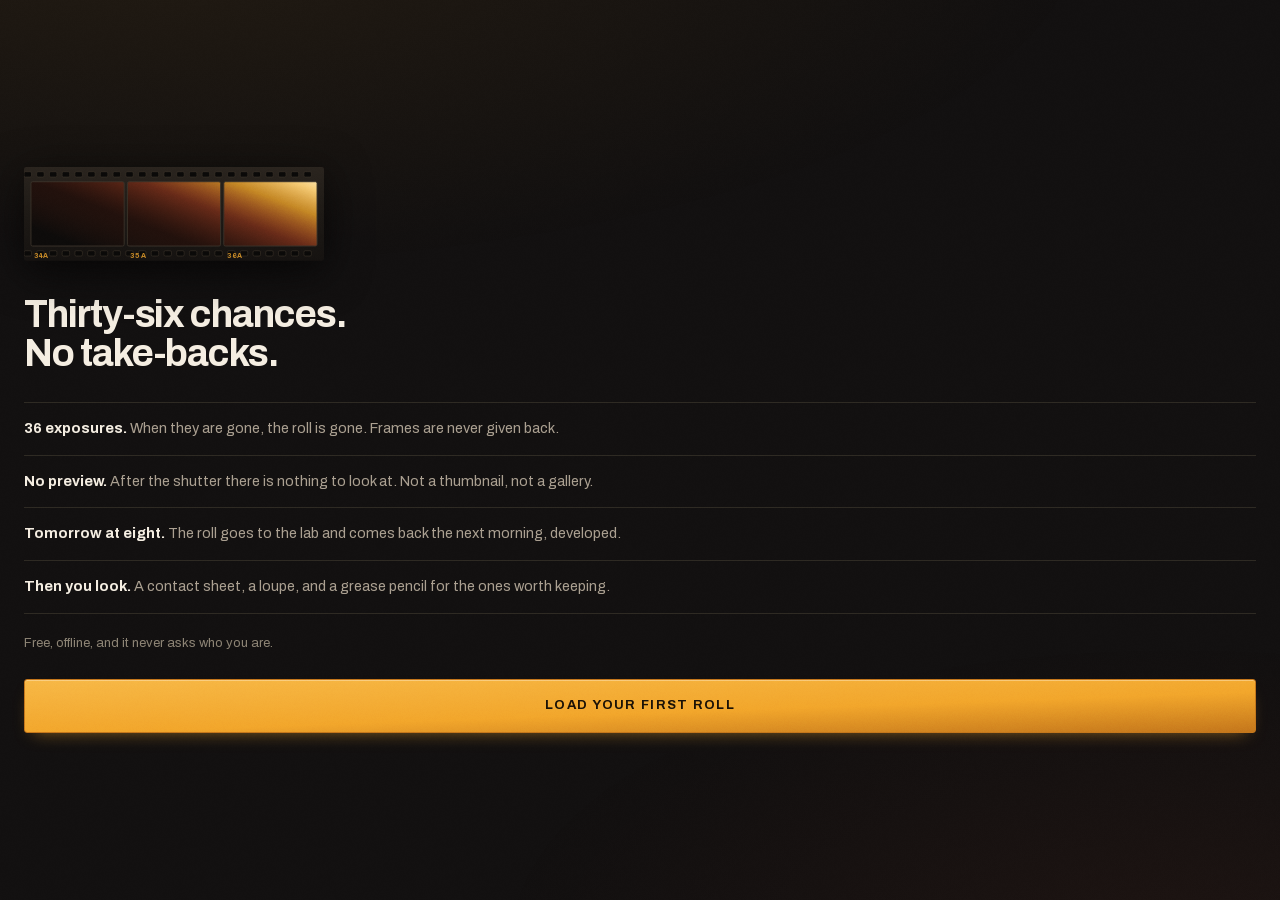
==== commit 74f2b560: "Review pass: AA on the film boxes, drawn empty camera states, a launcher icon that reads at 48px Con" ====
--- a/web/index.html
+++ b/web/index.html
@@ -61,12 +61,14 @@
     </div>
 
     <div class="empty-cam" id="fullCam" hidden>
+      <div class="ec-art" id="fullCamArt" aria-hidden="true"></div>
       <p class="ec-line">The roll is finished.</p>
       <p class="ec-sub">Thirty-six exposures, all of them used. Hand it in and it comes back developed.</p>
       <button class="btn big" id="fullHand">Hand it in</button>
     </div>
 
     <div class="empty-cam" id="emptyCam" hidden>
+      <div class="ec-art" id="emptyCamArt" aria-hidden="true"></div>
       <p class="ec-line">The camera is empty.</p>
       <p class="ec-sub">Choose a stock before you choose a scene. That is the whole discipline.</p>
       <button class="btn big" id="emptyLoad">Load a roll</button>
--- a/web/css/style.css
+++ b/web/css/style.css
@@ -341,6 +341,13 @@
 .empty-cam {
   position: absolute; left: 0; right: 0; top: 50%; transform: translateY(-50%); z-index: 2;
   padding: 0 30px; text-align: center;
+}
+/* the drawn part of an empty camera: a cassette in the same film geometry as the mark */
+.ec-art { width: min(74vw, 268px); margin: 0 auto 22px; }
+.ec-art svg { width: 100%; height: auto; display: block; filter: drop-shadow(0 14px 22px rgba(0, 0, 0, .8)); }
+@media (prefers-reduced-motion: no-preference) {
+  .ec-art { animation: ec-in .5s var(--ease) both; }
+  @keyframes ec-in { from { opacity: 0; transform: translateY(10px); } to { opacity: 1; transform: none; } }
 }
 .ec-line { font-size: 23px; font-weight: 700; font-stretch: 100%; letter-spacing: -.02em;
            margin: 0 0 10px; text-wrap: balance; }
@@ -517,7 +524,7 @@
 .box .b-iso { font-size: 30px; font-weight: 700; line-height: .84; letter-spacing: -.03em;
               position: relative; z-index: 2; font-stretch: 78%; }
 .box .b-foot { font-size: 6px; letter-spacing: .18em; text-transform: uppercase; font-weight: 700;
-               position: relative; z-index: 2; opacity: .78; }
+               position: relative; z-index: 2; opacity: .9; }
 .box .b-band { position: absolute; z-index: 1; }
 .box[data-style=band] .b-band { left: 0; right: 0; top: 0; height: 34%; background: var(--band); }
 .box[data-style=band] .b-name { color: var(--paper); margin-top: -2%; }
@@ -542,11 +549,13 @@
 .box3d .face { backface-visibility: hidden; -webkit-backface-visibility: hidden; }
 .box3d .back { position: absolute; inset: 0; transform: rotateY(180deg); }
 .box.rear { justify-content: flex-start; gap: 6px; padding: 9%; }
-.box.rear .r-h { font-size: 9px; letter-spacing: .16em; text-transform: uppercase; font-weight: 700; opacity: .88; }
+.box.rear .r-h { font-size: 9px; letter-spacing: .16em; text-transform: uppercase; font-weight: 700; }
 .box.rear .r-row { display: flex; justify-content: space-between; gap: 8px; font-size: 8.5px;
                    border-bottom: 1px solid rgba(0, 0, 0, .18); padding: 3px 0; line-height: 1.35; }
 .box.rear .r-row b { font-weight: 700; }
-.box.rear .r-row span { text-align: right; opacity: .82; }
+/* The data sheet is 8.5px print on a coloured box: it gets the ink at full strength,
+   and the label reads as the label because it is the bold one. */
+.box.rear .r-row span { text-align: right; }
 .flip-tip { font-size: 11px; letter-spacing: .14em; text-transform: uppercase; color: var(--fg3);
             text-align: center; margin: 0 0 24px; font-weight: 700; }
 .st-note { font-size: 15px; line-height: 1.6; color: var(--fg2); margin: 0; }
